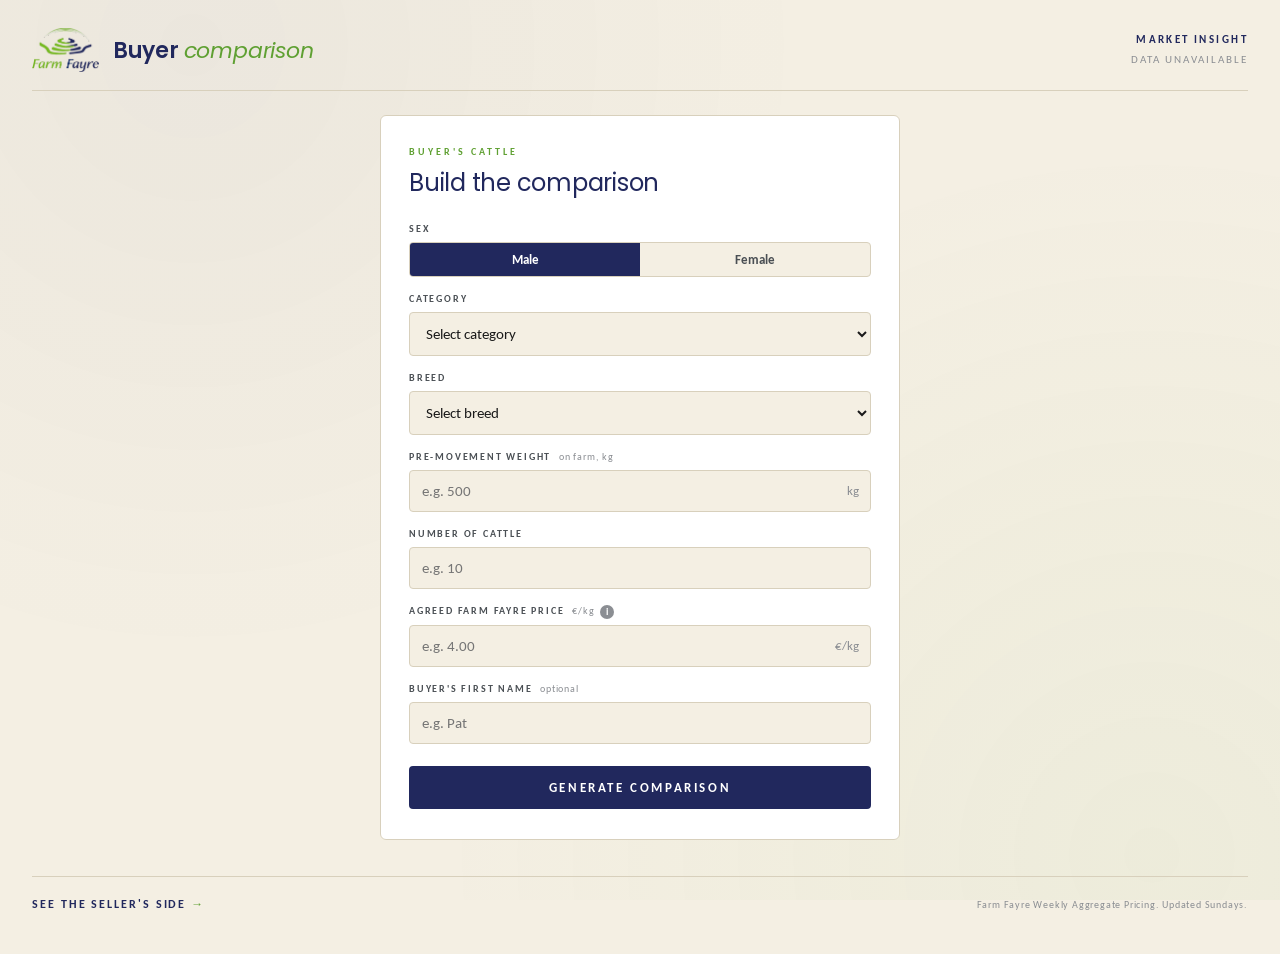
==== buyer/index.html @ b7f48e78 "Flags: show (est.) indicator on derived prices" ====
<!DOCTYPE html>
<html lang="en">
<head>
<meta charset="UTF-8">
<meta name="viewport" content="width=device-width, initial-scale=1, maximum-scale=1">
<title>Farm Fayre - Buyer Comparison</title>
<meta name="description" content="What's your true cost? Pay for what's actually delivered. Gain from day one.">

<!-- Google tag (gtag.js) -->
<script async src="https://www.googletagmanager.com/gtag/js?id=G-6TV5G0J88P"></script>
<script>
  window.dataLayer = window.dataLayer || [];
  function gtag(){dataLayer.push(arguments);}
  gtag('js', new Date());
  gtag('config', 'G-6TV5G0J88P');
  function ffTrack(name, params) {
    try { if (typeof gtag === 'function') gtag('event', name, params || {}); } catch(e) {}
  }
</script>

<link rel="stylesheet" href="/shared.css">
<script src="/html2canvas.min.js" defer></script>
<style>
  /* Hide page topbar in result view - infographic carries its own branding */
  body.view-result .topbar { display: none; }
  body.view-result .page { padding-top: 14px; }

  /* ============================================================
     FORM VIEW
     ============================================================ */
  .form-card {
    background: var(--white);
    border: 1px solid var(--rule);
    border-radius: 6px;
    padding: 28px 28px 30px;
    max-width: 520px;
    margin: 0 auto;
  }
  .form-eyebrow { font-size: 10px; letter-spacing: 0.3em; text-transform: uppercase; color: var(--brand-green-dark); font-weight: 700; margin-bottom: 6px; }
  .form-title { font-family: 'Poppins', sans-serif; font-weight: 500; font-size: 24px; color: var(--brand-blue); margin-bottom: 20px; letter-spacing: -0.01em; }
  .field { margin-bottom: 14px; }
  .field label { display: block; font-size: 10px; letter-spacing: 0.18em; text-transform: uppercase; color: var(--brand-grey); font-weight: 700; margin-bottom: 6px; }
  .field label .opt { color: var(--brand-grey-light); font-weight: 400; letter-spacing: 0.08em; text-transform: none; margin-left: 4px; }
  .field input, .field select { width: 100%; padding: 11px 12px; border: 1px solid var(--rule); border-radius: 4px; background: var(--cream); font-family: 'Carlito', sans-serif; font-size: 15px; color: var(--ink); }
  .field input:focus, .field select:focus { outline: none; border-color: var(--brand-green); }
  .field .with-suffix { position: relative; }
  .field .with-suffix input { padding-right: 38px; }
  .field .with-suffix .suffix { position: absolute; right: 12px; top: 50%; transform: translateY(-50%); font-size: 13px; color: var(--brand-grey-light); pointer-events: none; }

  /* "i" tooltip */
  .info-tip {
    display: inline-flex;
    align-items: center;
    justify-content: center;
    width: 14px;
    height: 14px;
    border-radius: 50%;
    background: var(--brand-grey-light);
    color: var(--white);
    font-family: 'Carlito', sans-serif;
    font-size: 10px;
    font-weight: 700;
    margin-left: 6px;
    cursor: help;
    position: relative;
    vertical-align: middle;
    text-transform: none;
    letter-spacing: 0;
    user-select: none;
  }
  .info-tip::after {
    content: attr(data-tip);
    position: absolute;
    bottom: calc(100% + 8px);
    left: 50%;
    transform: translateX(-50%);
    background: var(--brand-blue);
    color: var(--white);
    padding: 8px 12px;
    border-radius: 4px;
    font-family: 'Carlito', sans-serif;
    font-size: 12px;
    font-weight: 400;
    letter-spacing: 0.02em;
    text-transform: none;
    line-height: 1.4;
    width: 220px;
    text-align: center;
    z-index: 100;
    opacity: 0;
    pointer-events: none;
    transition: opacity 0.15s ease;
    box-shadow: 0 4px 14px rgba(0,0,0,0.18);
  }
  .info-tip::before {
    content: '';
    position: absolute;
    bottom: calc(100% + 2px);
    left: 50%;
    transform: translateX(-50%);
    border: 6px solid transparent;
    border-top-color: var(--brand-blue);
    z-index: 100;
    opacity: 0;
    transition: opacity 0.15s ease;
  }
  .info-tip:hover::after, .info-tip:hover::before,
  .info-tip.open::after, .info-tip.open::before { opacity: 1; }

  .sex-toggle { display: flex; margin-bottom: 14px; border: 1px solid var(--rule); border-radius: 4px; overflow: hidden; background: var(--cream); }
  .sex-toggle button { flex: 1; padding: 9px 10px; border: none; background: transparent; font-family: 'Carlito', sans-serif; font-size: 13px; font-weight: 700; color: var(--brand-grey); cursor: pointer; }
  .sex-toggle button.active { background: var(--brand-blue); color: var(--white); }
  .hint { margin-top: -6px; margin-bottom: 14px; padding: 9px 12px; background: var(--cream-deep); border-left: 3px solid var(--brand-green); border-radius: 0 4px 4px 0; font-size: 12px; color: var(--brand-grey); line-height: 1.5; min-height: 36px; }
  .hint.empty { display: none; }
  .generate-btn {
    width: 100%;
    padding: 14px 16px;
    background: var(--brand-blue);
    color: var(--white);
    border: none;
    border-radius: 4px;
    font-family: 'Carlito', sans-serif;
    font-size: 13px;
    font-weight: 700;
    letter-spacing: 0.2em;
    text-transform: uppercase;
    cursor: pointer;
    margin-top: 8px;
  }
  .generate-btn:hover { background: #2C3470; }

  /* ============================================================
     RESULT VIEW - top: small text link only
     ============================================================ */
  .result-top {
    display: flex;
    justify-content: flex-start;
    margin-bottom: 12px;
  }
  .back-link {
    background: none;
    border: none;
    color: var(--brand-grey);
    font-family: 'Carlito', sans-serif;
    font-size: 11px;
    font-weight: 500;
    letter-spacing: 0.04em;
    text-transform: none;
    padding: 2px 0;
    cursor: pointer;
    text-decoration: none;
    border-bottom: 1px solid transparent;
    transition: color 0.15s ease, border-bottom-color 0.15s ease;
  }
  .back-link:hover { color: var(--brand-blue); border-bottom-color: var(--brand-green); }

  .infographic-wrap { position: relative; max-width: 800px; margin: 0 auto; }
  .infographic-scaler { transform-origin: top left; }
  .infographic {
    width: 1080px;
    height: 1920px;
    background: var(--cream);
    color: var(--ink);
    position: relative;
    overflow: hidden;
    font-feature-settings: "tnum" 1;
  }
  .infographic::before {
    content: '';
    position: absolute;
    inset: 0;
    background-image:
      radial-gradient(circle at 18% 6%, rgba(33,40,93,0.04) 0%, transparent 45%),
      radial-gradient(circle at 88% 96%, rgba(118,188,67,0.05) 0%, transparent 50%);
    pointer-events: none;
    z-index: 0;
  }
  .ig-frame {
    position: relative;
    z-index: 1;
    padding: 46px 70px 40px;
    height: 100%;
    display: flex;
    flex-direction: column;
  }
  .ig-header { display: flex; align-items: center; justify-content: space-between; padding-bottom: 22px; border-bottom: 1px solid var(--rule); }
  .ig-header img { height: 70px; width: auto; display: block; }
  .ig-tag { text-align: right; font-size: 18px; font-weight: 700; letter-spacing: 0.24em; text-transform: uppercase; color: var(--brand-blue); line-height: 1.5; }
  .ig-tag .sub { display: block; font-weight: 400; color: var(--brand-grey-light); letter-spacing: 0.18em; margin-top: 6px; font-size: 16px; }

  .ig-head-block { margin-top: 70px; margin-bottom: 32px; }
  .ig-eyebrow { font-size: 22px; font-weight: 700; letter-spacing: 0.3em; text-transform: uppercase; color: var(--brand-green-dark); }
  .ig-h1 {
    font-family: 'Poppins', sans-serif;
    font-weight: 500;
    font-style: italic;
    font-size: 90px;
    line-height: 1.04;
    letter-spacing: -0.02em;
    color: var(--brand-blue);
    margin-top: 24px;
  }
  .ig-h1 em { font-style: italic; color: var(--brand-green-dark); font-weight: 500; }

  .ig-win-box {
    background: var(--brand-blue);
    border-left: 6px solid var(--brand-green);
    border-radius: 6px;
    padding: 38px 44px 36px;
    color: var(--white);
  }
  .ig-win-eyebrow { font-size: 15px; font-weight: 700; letter-spacing: 0.3em; text-transform: uppercase; color: var(--brand-green); margin-bottom: 14px; }
  .ig-win-statement {
    font-family: 'Poppins', sans-serif;
    font-weight: 500;
    font-size: 42px;
    line-height: 1.14;
    letter-spacing: -0.02em;
    color: var(--white);
  }
  .ig-win-statement .amount { color: var(--brand-green); font-weight: 500; font-style: italic; white-space: nowrap; }
  .ig-win-fine { margin-top: 14px; font-size: 14px; color: rgba(255,255,255,0.6); letter-spacing: 0.16em; text-transform: uppercase; font-weight: 700; }

  /* Cards */
  .ig-cards { margin-top: 28px; display: flex; flex-direction: column; gap: 14px; }
  .ig-card { position: relative; border-radius: 6px; }
  .ig-card.ff {
    background: var(--brand-blue);
    color: var(--white);
    border-left: 6px solid var(--brand-green);
    height: 360px;
    padding: 46px 42px 36px;
    display: flex;
    flex-direction: column;
    justify-content: space-between;
  }
  .ig-card.mart {
    background: var(--white);
    border: 1px solid var(--rule);
    height: 240px;
    padding: 22px 38px;
    display: flex;
    flex-direction: column;
    justify-content: space-between;
  }
  .ig-card.mart.dear { border-left: 6px solid var(--amber); }
  .ig-card.mart.upside { border-left: 6px solid var(--brand-green-dark); }

  /* === 4-WEEK TREND CHART === */
  .ig-trend {
    margin-top: 12px;
    background: var(--white);
    border: 1px solid var(--rule);
    border-left: 6px solid var(--amber);
    border-radius: 6px;
    padding: 18px 32px 18px;
    display: grid;
    grid-template-columns: 2fr 3fr;
    gap: 28px;
    align-items: center;
  }
  .ig-trend.is-hidden { display: none; }
  .ig-trend-left { display: flex; flex-direction: column; gap: 6px; }
  .ig-trend-eyebrow {
    font-size: 13px; font-weight: 700; letter-spacing: 0.3em;
    text-transform: uppercase; color: var(--amber);
  }
  .ig-trend-summary {
    font-family: 'Poppins', sans-serif;
    font-size: 38px; font-weight: 500; font-style: italic;
    letter-spacing: -0.01em; line-height: 1.05;
  }
  .ig-trend-summary.up      { color: #4D8E2D; }
  .ig-trend-summary.down    { color: #C44545; }
  .ig-trend-summary.choppy  { color: var(--amber); }
  .ig-trend-summary.steady  { color: var(--brand-blue); }
  .ig-trend-context {
    font-size: 13px; color: var(--brand-grey);
    line-height: 1.5; margin-top: 4px;
  }
  .ig-trend-chart { width: 100%; max-width: 540px; height: 118px; }
  .ig-trend-x { font-size: 11px; fill: var(--brand-grey-light); font-family: 'Carlito', sans-serif; letter-spacing: 0.04em; }
  .ig-trend-v { font-size: 12px; fill: var(--brand-blue); font-family: 'Carlito', sans-serif; font-weight: 700; }
  .ig-trend-y { font-size: 11px; fill: var(--brand-grey-light); font-family: 'Carlito', sans-serif; }

  .ig-card-top { display: grid; grid-template-columns: 1fr auto; align-items: start; gap: 24px; }
  .ig-label-top { font-size: 14px; font-weight: 700; letter-spacing: 0.3em; text-transform: uppercase; color: var(--brand-grey-light); }
  .ig-card.ff .ig-label-top { color: var(--brand-green); font-size: 15px; }

  .ig-label-main {
    font-family: 'Poppins', sans-serif;
    font-weight: 500;
    line-height: 1.08;
    margin-top: 10px;
    letter-spacing: -0.01em;
  }
  .ig-card.ff .ig-label-main { color: var(--white); font-size: 46px; }
  /* Mart label - bigger so it reads at a glance, fits one line via auto-fit JS */
  .ig-card.mart .ig-label-main {
    color: var(--ink);
    font-size: 38px;
    white-space: nowrap;
    overflow: hidden;
    text-overflow: ellipsis;
  }

  .ig-right-col { text-align: right; }
  .ig-figure { font-family: 'Poppins', sans-serif; font-weight: 500; line-height: 0.95; letter-spacing: -0.025em; font-variant-numeric: tabular-nums; white-space: nowrap; }
  .ig-card.ff .ig-figure { color: var(--white); font-size: 100px; }
  .ig-card.mart .ig-figure { color: var(--ink); font-size: 72px; }
  .ig-figure .cur { font-size: 0.50em; font-weight: 400; vertical-align: 0.20em; margin-right: 2px; opacity: 0.85; }
  .ig-figure .unit { font-family: 'Carlito', sans-serif; font-size: 0.26em; font-weight: 400; color: var(--brand-grey-light); margin-left: 4px; letter-spacing: 0.04em; }
  .ig-card.ff .ig-figure .unit { color: rgba(255,255,255,0.55); }

  .ig-sub-figure { margin-top: 8px; font-size: 16px; font-weight: 700; letter-spacing: 0.02em; font-style: italic; }
  .ig-card.mart.dear .ig-sub-figure { color: var(--amber); }
  .ig-card.mart.upside .ig-sub-figure { color: var(--brand-green-dark); }

  .ig-ff-detail { padding-top: 20px; border-top: 1px solid rgba(255,255,255,0.18); font-size: 19px; line-height: 1.55; color: rgba(255,255,255,0.82); }
  .ig-ff-detail strong { color: var(--white); font-weight: 700; }

  .ig-ff-badge {
    position: absolute;
    top: -14px;
    left: 38px;
    background: var(--brand-green);
    color: var(--brand-blue);
    font-size: 13px;
    font-weight: 800;
    letter-spacing: 0.22em;
    text-transform: uppercase;
    padding: 8px 20px;
    border-radius: 2px;
  }

  .ig-breakdown { padding-top: 14px; border-top: 1px solid var(--cream-deep); text-align: center; }
  .ig-bd-small { font-size: 15px; color: var(--brand-grey-light); letter-spacing: 0.02em; margin-bottom: 8px; }
  .ig-bd-small strong { color: var(--brand-grey); font-weight: 700; }
  .ig-bd-medium { font-size: 17px; line-height: 1.5; color: var(--brand-grey); margin-bottom: 14px; }
  .ig-bd-medium strong { color: var(--ink); font-weight: 700; }
  .ig-mart-tax { font-family: 'Poppins', sans-serif; font-style: italic; font-size: 28px; font-weight: 500; letter-spacing: -0.01em; line-height: 1; }
  .ig-card.mart.dear .ig-mart-tax { color: var(--amber); }
  .ig-card.mart.upside .ig-mart-tax { color: var(--brand-green-dark); }
  .ig-mart-tax .label { font-style: normal; font-weight: 700; letter-spacing: 0.18em; text-transform: uppercase; font-size: 0.55em; margin-right: 12px; vertical-align: 0.18em; }

  .ig-footer { margin-top: auto; padding-top: 22px; border-top: 1px solid var(--rule); }
  .ig-disclaimer { font-size: 12px; line-height: 1.6; color: var(--brand-grey-light); margin-bottom: 14px; }
  .ig-sign { display: flex; justify-content: space-between; align-items: center; }
  .ig-tagline { font-family: 'Poppins', sans-serif; font-style: italic; font-size: 22px; color: var(--brand-blue); max-width: 560px; line-height: 1.25; }
  .ig-url { font-family: 'Poppins', sans-serif; font-weight: 500; font-size: 16px; letter-spacing: 0.28em; text-transform: uppercase; color: var(--brand-blue); }

  /* ============================================================
     TRADE TALLY (page-level)
     ============================================================ */
  .trade-tally {
    margin: 32px auto 0;
    max-width: 800px;
    padding: 28px 32px 26px;
    background: var(--white);
    border: 1px solid var(--rule);
    border-top: 4px solid var(--brand-green);
    border-radius: 6px;
  }
  .tally-eyebrow { font-size: 11px; letter-spacing: 0.3em; text-transform: uppercase; color: var(--amber); font-weight: 700; margin-bottom: 6px; }
  .tally-head {
    font-family: 'Poppins', sans-serif;
    font-weight: 500;
    font-size: 22px;
    color: var(--brand-blue);
    letter-spacing: -0.01em;
    line-height: 1.2;
    margin-bottom: 20px;
  }
  .tally-row {
    display: grid;
    grid-template-columns: 1fr auto;
    column-gap: 24px;
    align-items: center;
    padding: 14px 0;
    border-bottom: 1px solid var(--cream-deep);
  }
  .tally-row:last-of-type { border-bottom: none; }
  .tally-row .lbl { display: flex; flex-direction: column; gap: 3px; }
  .tally-row .lbl-main {
    font-family: 'Carlito', sans-serif;
    font-size: 13px;
    font-weight: 700;
    letter-spacing: 0.22em;
    text-transform: uppercase;
    color: var(--ink);
  }
  .tally-row .lbl-cap { font-size: 12px; color: var(--brand-grey-light); font-style: italic; }
  .tally-row .val {
    font-family: 'Poppins', sans-serif;
    font-weight: 500;
    font-size: 28px;
    color: var(--brand-blue);
    text-align: right;
    font-variant-numeric: tabular-nums;
    letter-spacing: -0.01em;
  }
  /* Total row - prominent */
  .tally-row.total {
    border-top: 2px solid var(--brand-blue);
    border-bottom: none;
    margin-top: 8px;
    padding-top: 18px;
    padding-bottom: 6px;
  }
  .tally-row.total .lbl-main { color: var(--brand-blue); font-size: 14px; }
  .tally-row.total .lbl-cap { color: var(--brand-grey); font-style: normal; font-weight: 700; font-size: 13px; letter-spacing: 0.02em; }
  .tally-row.total .val { font-size: 38px; font-weight: 700; color: var(--brand-blue); }
  .tally-frame {
    margin-top: 18px;
    padding: 12px 16px;
    background: var(--cream-deep);
    border-left: 3px solid var(--brand-green);
    border-radius: 0 4px 4px 0;
    font-style: italic;
    color: var(--brand-blue);
    font-size: 15px;
    font-family: 'Poppins', sans-serif;
    font-weight: 400;
    line-height: 1.4;
  }
  .tally-fine { margin-top: 12px; font-size: 11px; color: var(--brand-grey-light); line-height: 1.5; }

  /* Bottom action buttons */
  .result-actions {
    margin: 28px auto 0;
    max-width: 800px;
    display: flex;
    gap: 12px;
    flex-wrap: wrap;
  }
  .result-actions button {
    flex: 1;
    min-width: 200px;
    padding: 14px 24px;
    border-radius: 4px;
    font-family: 'Carlito', sans-serif;
    font-size: 13px;
    font-weight: 700;
    letter-spacing: 0.2em;
    text-transform: uppercase;
    cursor: pointer;
    border: 1px solid var(--brand-blue);
  }
  .result-actions .secondary { background: transparent; color: var(--brand-blue); }
  .result-actions .secondary:hover { background: var(--white); }
  .result-actions .primary { background: var(--brand-blue); color: var(--white); }
  .result-actions .primary:hover { background: #2C3470; }

  @media (max-width: 720px) {
    .form-card { padding: 22px 20px 24px; }
    .trade-tally { padding: 22px 20px; }
    .tally-head { font-size: 18px; }
    .tally-row .val { font-size: 24px; }
    .result-actions button { min-width: 100%; }
    .info-tip::after { width: 180px; font-size: 11px; }
  }
</style>
</head>
<body>

<div class="page">

  <header class="topbar">
    <a href="/" class="brand" style="text-decoration:none;color:inherit">
      <img src="/logo.png" alt="Farm Fayre">
      <span class="brand-title">Buyer <em>comparison</em></span>
    </a>
    <div class="topbar-meta">
      Market Insight
      <span class="sub" id="dataWeek">Loading...</span>
    </div>
  </header>

  <!-- FORM VIEW -->
  <main id="formView">
    <div class="form-card">
      <div class="form-eyebrow">Buyer's cattle</div>
      <h2 class="form-title">Build the comparison</h2>

      <div class="field">
        <label>Sex</label>
        <div class="sex-toggle" id="sexToggle" role="tablist">
          <button type="button" class="active" data-sex="male" role="tab">Male</button>
          <button type="button" data-sex="female" role="tab">Female</button>
        </div>
      </div>

      <div class="field">
        <label for="category">Category</label>
        <select id="category"><option value="">Select category</option></select>
      </div>

      <div class="field">
        <label for="breed">Breed</label>
        <select id="breed"><option value="">Select breed</option></select>
      </div>

      <div class="field">
        <label for="weight">Pre-movement weight <span class="opt">on farm, kg</span></label>
        <div class="with-suffix">
          <input type="number" id="weight" min="50" max="1200" step="1" placeholder="e.g. 500">
          <span class="suffix">kg</span>
        </div>
      </div>

      <div id="weightHint" class="hint empty"></div>

      <div class="field">
        <label for="headCount">Number of cattle</label>
        <input type="number" id="headCount" min="1" max="500" step="1" placeholder="e.g. 10">
      </div>

      <div class="field">
        <label for="ffBid">Agreed Farm Fayre price <span class="opt">&euro;/kg</span><span class="info-tip" data-tip="This is the Farm Fayre buyer bid offer">i</span></label>
        <div class="with-suffix">
          <input type="number" id="ffBid" min="0.5" max="20" step="0.01" placeholder="e.g. 4.00">
          <span class="suffix">&euro;/kg</span>
        </div>
      </div>

      <div class="field">
        <label for="buyerName">Buyer's first name <span class="opt">optional</span></label>
        <input type="text" id="buyerName" maxlength="14" placeholder="e.g. Pat">
      </div>

      <button class="generate-btn" id="generateBtn">Generate comparison</button>
    </div>
  </main>

  <!-- RESULT VIEW -->
  <main id="resultView" style="display:none">

    <div class="result-top">
      <button class="back-link" id="backBtn">&larr; New comparison</button>
    </div>

    <div class="infographic-wrap" id="infographicWrap">
      <div class="infographic-scaler" id="infographicScaler">
        <div class="infographic" id="infographic">
          <div class="ig-frame">

            <div class="ig-header">
              <img src="/logo.png" alt="Farm Fayre">
              <div class="ig-tag">
                Market Insight &middot; Buyer view
                <span class="sub" id="igWeek"></span>
              </div>
            </div>

            <div class="ig-head-block">
              <div class="ig-eyebrow" id="igEyebrow"></div>
              <h1 class="ig-h1" id="igH1"></h1>
            </div>

            <div class="ig-win-box">
              <div class="ig-win-eyebrow">This trade</div>
              <div class="ig-win-statement" id="igWinStatement"></div>
              <div class="ig-win-fine" id="igWinFine"></div>
            </div>

            <div class="ig-cards">

              <div class="ig-card ff">
                <div class="ig-ff-badge">Pay for what's ACTUALLY delivered</div>
                <div class="ig-card-top">
                  <div>
                    <div class="ig-label-top">Farm Fayre &middot; Today</div>
                    <div class="ig-label-main">Gain from day one</div>
                  </div>
                  <div class="ig-right-col">
                    <div class="ig-figure"><span class="cur">&euro;</span><span id="igFFFigure"></span><span class="unit">/ hd</span></div>
                  </div>
                </div>
                <div class="ig-ff-detail" id="igFFDetail"></div>
              </div>

              <div class="ig-card mart" id="igMartAvgCard">
                <div class="ig-card-top">
                  <div>
                    <div class="ig-label-top">An average day at the mart</div>
                    <div class="ig-label-main" id="igMartAvgMainLabel">Mart - Average day</div>
                  </div>
                  <div class="ig-right-col">
                    <div class="ig-figure"><span class="cur">&euro;</span><span id="igMartAvgFigure"></span><span class="unit">/ hd</span></div>
                    <div class="ig-sub-figure" id="igMartAvgSub"></div>
                  </div>
                </div>
                <div class="ig-breakdown">
                  <div class="ig-bd-small" id="igMartAvgMath"></div>
                  <div class="ig-bd-medium" id="igMartAvgBreakdown"></div>
                  <div class="ig-mart-tax"><span class="label" id="igMartAvgTaxLabel">Mart Tax</span>&euro;<span id="igMartAvgTaxAmount"></span> / hd</div>
                </div>
              </div>

              <div class="ig-card mart" id="igMartGoodCard">
                <div class="ig-card-top">
                  <div>
                    <div class="ig-label-top">Even on your best mart day</div>
                    <div class="ig-label-main" id="igMartGoodMainLabel">Mart - Good day</div>
                  </div>
                  <div class="ig-right-col">
                    <div class="ig-figure"><span class="cur">&euro;</span><span id="igMartGoodFigure"></span><span class="unit">/ hd</span></div>
                    <div class="ig-sub-figure" id="igMartGoodSub"></div>
                  </div>
                </div>
                <div class="ig-breakdown">
                  <div class="ig-bd-small" id="igMartGoodMath"></div>
                  <div class="ig-bd-medium" id="igMartGoodBreakdown"></div>
                  <div class="ig-mart-tax"><span class="label" id="igMartGoodTaxLabel">Mart Tax</span>&euro;<span id="igMartGoodTaxAmount"></span> / hd</div>
                </div>
              </div>

            </div>

            <!-- 4-WEEK TREND -->
            <div class="ig-trend is-hidden" id="igTrend">
              <div class="ig-trend-left">
                <div class="ig-trend-eyebrow">4-week price trend</div>
                <div class="ig-trend-summary" id="igTrendSummary"></div>
                <div class="ig-trend-context" id="igTrendContext"></div>
              </div>
              <div id="igTrendChart"></div>
            </div>

            <div class="ig-footer">
              <div class="ig-disclaimer">
                * <strong>"Buying cost"</strong> is the value cost of going to the mart and/or paying an agent to purchase for you (without the transparency).
                ** <strong>"Weight debt recovery"</strong> is the real-world cost of delayed recovery to pre-movement weight.
                *** 0.31kg/day differential drawn from independent third party verified data. Methodology available on request. Price comparison only; cattle quality, breeding, and trace history not factored. Figures exclude mortality, antibiotic spend, and biosecurity risk - which add &euro;70-150/head when they hit.
              </div>
              <div class="ig-sign">
                <div class="ig-tagline">Value beats price every time. Cattle thrive from delivery with Farm Fayre.</div>
                <div class="ig-url">farmfayre.com</div>
              </div>
            </div>

          </div>
        </div>
      </div>
    </div>

    <!-- TRADE TALLY -->
    <div class="trade-tally" id="tradeTally">
      <div class="tally-eyebrow">The Mart Tax</div>
      <div class="tally-head">What does this trade cost the people who did the actual work?</div>
      <div id="tallyBody"></div>
      <div class="tally-frame">Farm Fayre returns this to the people doing the work.</div>
      <div class="tally-fine">Scenarios labeled per row. Does not include commission, biosecurity, transport, or the risk and cost of bringing cattle to mart with no bid guaranteed.</div>
    </div>

    <div class="result-actions">
      <button class="secondary" id="backBtnBottom">&larr; New comparison</button>
      <button class="primary" id="downloadBtn">&darr; Download image</button>
    </div>

  </main>

  <footer class="footer-line">
    <a href="/seller/" class="other-side" data-ff-other-side="seller">See the seller's side</a>
    <span class="footer-attr">Farm Fayre Weekly Aggregate Pricing. Updated Sundays.</span>
  </footer>

</div>

<script>
// =============================================================================
// Farm Fayre Buyer Calculator - v4
// =============================================================================

let MARKET = null;
let lastResult = null;
let selectedSex = 'male';
let formStartedFired = false;

function trackFormStarted() {
  if (formStartedFired) return;
  formStartedFired = true;
  ffTrack('form_started', { side: 'buyer' });
}

// Breed and category allowlists
const TOP_BREEDS_ALL = ['AA','AAX','BB','BBX','CH','CHX','FR','FRX','HE','HEX','LM','LMX','SI','SIX'];
const TOP_BREEDS_COWS = TOP_BREEDS_ALL.filter(b => b !== 'BB' && b !== 'CH');

// Resilient category filter: substring-based so it survives scraper terminology changes.
// Excludes weanling, suckler, calves universally. Includes the right adult categories per sex.
function isAllowedCategory(side, key, label) {
  const text = ((key || '') + ' ' + (label || '')).toLowerCase();
  if (text.includes('weanling')) return false;
  if (text.includes('suckler'))  return false;
  if (text.includes('calf') || text.includes('calves')) return false;
  if (side === 'male')   return text.includes('bullock') || text.includes('steer') || text.includes('bull');
  if (side === 'female') return text.includes('heifer')  || text.includes('cow');
  return false;
}

function isCowCategory(catKey) { return catKey && catKey.toLowerCase().includes('cow'); }
function allowedBreedsForCategory(catKey) { return isCowCategory(catKey) ? TOP_BREEDS_COWS : TOP_BREEDS_ALL; }

function formatMoney(n) {
  if (n === null || n === undefined || isNaN(n)) return '0';
  return Math.round(n).toLocaleString('en-IE');
}
function fmtPriceKg(n) { return n.toFixed(2); }
function getFlagHint(cat, breed, bandName) {
  if (!MARKET || !MARKET.flags) return '';
  var bands = bandName.indexOf('&') >= 0 ? bandName.split(' & ') : [bandName];
  for (var i = 0; i < bands.length; i++) {
    var key = selectedSex + '/' + cat + '/' + breed + '/' + bands[i].trim();
    var f = MARKET.flags[key];
    if (f === 'DERIVED') return ' (est.)';
    if (f === 'FLAGGED') return ' \u26A0';
  }
  return '';
}

function fmtSaturdayWeekEnd(dateStr) {
  // Find the most recent Saturday on or before the JSON date, regardless of
  // whether week_ending stores Sat/Sun/Mon. JS Date.getDay(): Sun=0, Sat=6.
  // daysToSubtract = (dayOfWeek + 1) % 7  →  Sat:0, Sun:1, Mon:2, Tue:3 ...
  const d = new Date(dateStr);
  const daysBack = (d.getDay() + 1) % 7;
  const saturday = new Date(d);
  saturday.setDate(d.getDate() - daysBack);
  const months = ['Jan','Feb','Mar','Apr','May','Jun','Jul','Aug','Sep','Oct','Nov','Dec'];
  return saturday.getDate() + ' ' + months[saturday.getMonth()] + ' ' + saturday.getFullYear();
}

(async function init() {
  try {
    const r = await (async () => { for (let i=0;i<2;i++){ try { const x = await fetch('/api/prices'); if (x.ok) return x; } catch(e){} await new Promise(s=>setTimeout(s,400)); } throw new Error('fetch failed'); })();
    if (!r.ok) throw new Error('fetch failed');
    MARKET = await r.json();
    document.getElementById('dataWeek').textContent = 'Week ending ' + fmtSaturdayWeekEnd(MARKET.week_ending);
    populateCategories();
  } catch (e) {
    document.getElementById('dataWeek').textContent = 'Data unavailable';
  }
})();

// Info tooltip - tap support for mobile
document.querySelectorAll('.info-tip').forEach(t => {
  t.addEventListener('click', e => {
    e.stopPropagation();
    document.querySelectorAll('.info-tip.open').forEach(other => { if (other !== t) other.classList.remove('open'); });
    const wasOpen = t.classList.contains('open');
    t.classList.toggle('open');
    if (!wasOpen) ffTrack('info_tip_opened', { side: 'buyer', tip: 'ff_bid' });
  });
});
document.addEventListener('click', () => {
  document.querySelectorAll('.info-tip.open').forEach(t => t.classList.remove('open'));
});

document.getElementById('sexToggle').addEventListener('click', e => {
  if (e.target.tagName !== 'BUTTON') return;
  trackFormStarted();
  document.querySelectorAll('#sexToggle button').forEach(b => b.classList.remove('active'));
  e.target.classList.add('active');
  selectedSex = e.target.dataset.sex;
  populateCategories();
});

function populateCategories() {
  if (!MARKET) return;
  const catSel = document.getElementById('category');
  catSel.innerHTML = '<option value="">Select category</option>';
  const subs = MARKET.categories[selectedSex]?.subcategories || {};
  Object.entries(subs).forEach(([key, sub]) => {
    if (!isAllowedCategory(selectedSex, key, sub.label)) return;
    const o = document.createElement('option');
    o.value = key;
    o.textContent = sub.label;
    catSel.appendChild(o);
  });
  document.getElementById('breed').innerHTML = '<option value="">Select breed</option>';
}

document.getElementById('category').addEventListener('change', e => {
  trackFormStarted();
  const cat = e.target.value;
  const breedSel = document.getElementById('breed');
  breedSel.innerHTML = '<option value="">Select breed</option>';
  if (!cat) return;
  const breeds = MARKET.categories[selectedSex].subcategories[cat]?.breeds || {};
  const allowed = allowedBreedsForCategory(cat);
  Object.keys(breeds).filter(b => allowed.includes(b)).sort().forEach(b => {
    const o = document.createElement('option');
    o.value = b;
    o.textContent = b + (MARKET.breed_names && MARKET.breed_names[b] ? ' - ' + MARKET.breed_names[b] : '');
    breedSel.appendChild(o);
  });
  updateHint();
});
document.getElementById('breed').addEventListener('change', updateHint);
document.getElementById('weight').addEventListener('input', () => { trackFormStarted(); updateHint(); });
document.getElementById('headCount').addEventListener('input', trackFormStarted);
document.getElementById('ffBid').addEventListener('input', trackFormStarted);
document.getElementById('buyerName').addEventListener('input', trackFormStarted);

function findBandPrice(breedBands, weight) {
  const bands = Object.keys(breedBands);
  if (!bands.length) return null;
  let parsed = bands.map(b => {
    const [lo, hi] = b.split('-').map(Number);
    return { band: b, lo, hi, mid: (lo + hi) / 2 };
  }).sort((a, b) => a.lo - b.lo);
  const inside = parsed.find(p => weight >= p.lo && weight < p.hi);
  if (!inside) {
    const nearest = weight < parsed[0].lo ? parsed[0] : parsed[parsed.length - 1];
    const prices = breedBands[nearest.band];
    const current = prices && prices[prices.length - 1];
    return { mean: current, bandName: nearest.band, blended: false };
  }
  const lowDist = weight - inside.lo;
  const highDist = inside.hi - weight;
  const minDist = Math.min(lowDist, highDist);
  const bandWidth = inside.hi - inside.lo;
  const closeToBoundary = (minDist / bandWidth) < 0.05;
  const insidePrices = breedBands[inside.band];
  const insideCurrent = insidePrices && insidePrices[insidePrices.length - 1];
  if (!closeToBoundary) return { mean: insideCurrent, bandName: inside.band, blended: false };
  let adjacent = null;
  if (lowDist < highDist) adjacent = parsed.find(p => p.hi === inside.lo);
  else adjacent = parsed.find(p => p.lo === inside.hi);
  if (!adjacent) return { mean: insideCurrent, bandName: inside.band, blended: false };
  const adjPrices = breedBands[adjacent.band];
  const adjCurrent = adjPrices && adjPrices[adjPrices.length - 1];
  if (adjCurrent == null) return { mean: insideCurrent, bandName: inside.band, blended: false };
  if (insideCurrent == null) return { mean: adjCurrent, bandName: adjacent.band, blended: false };
  return { mean: (insideCurrent + adjCurrent) / 2, bandName: inside.band + ' & ' + adjacent.band, blended: true };
}

function updateHint() {
  const cat = document.getElementById('category').value;
  const breed = document.getElementById('breed').value;
  const weight = parseFloat(document.getElementById('weight').value);
  const hint = document.getElementById('weightHint');
  if (!cat || !breed || !weight || weight < 50 || !MARKET) { hint.classList.add('empty'); return; }
  const breedBands = MARKET.categories[selectedSex].subcategories[cat].breeds[breed];
  if (!breedBands) { hint.classList.add('empty'); return; }
  const result = findBandPrice(breedBands, weight);
  if (!result || result.mean == null) {
    hint.classList.remove('empty');
    hint.textContent = 'No mart data available for this breed x weight';
    return;
  }
  hint.classList.remove('empty');
  hint.textContent = 'National Breed Average: \u20AC' + fmtPriceKg(result.mean) + '/kg.' + getFlagHint(cat, breed, result.bandName);
}

// ---- 4-WEEK TREND CHART ----
function fillTrend(raw) {
  const p = raw.slice();
  const knownCount = p.filter(x => x != null && !isNaN(x)).length;
  if (knownCount < 2) return null;
  if (p[3] == null || isNaN(p[3])) return null;
  for (let pass = 0; pass < 5; pass++) {
    if (p[2] == null && p[1] != null && p[3] != null) p[2] = (p[1] + p[3]) / 2;
    if (p[1] == null && p[0] != null && p[2] != null) p[1] = (p[0] + p[2]) / 2;
    if (p[0] == null && p[1] != null) p[0] = p[1];
    if (p[1] == null && p[2] != null && p[3] != null) p[1] = p[2] - (p[3] - p[2]);
    if (p[2] == null && p[0] != null && p[3] != null) {
      p[2] = p[0] + (p[3] - p[0]) * 2/3;
      if (p[1] == null) p[1] = p[0] + (p[3] - p[0]) * 1/3;
    }
    if (p.every(x => x != null)) break;
  }
  if (!p.every(x => x != null)) return null;
  let firstKnownIdx = 3;
  for (let i = 0; i < 4; i++) if (raw[i] != null && !isNaN(raw[i])) { firstKnownIdx = i; break; }
  return { filled: p, firstKnownIdx };
}

function trendLabel(filled) {
  const range = Math.max.apply(null, filled) - Math.min.apply(null, filled);
  if (range < 0.05) return { label: 'Steady', cls: 'steady' };
  const segs = [filled[1]-filled[0], filled[2]-filled[1], filled[3]-filled[2]];
  const realSegs = segs.filter(s => Math.abs(s) > 0.005);
  if (realSegs.length === 0) return { label: 'Steady', cls: 'steady' };
  if (realSegs.every(s => s > 0)) return { label: 'Trending up', cls: 'up' };
  if (realSegs.every(s => s < 0)) return { label: 'Trending down', cls: 'down' };
  return { label: 'Volatile', cls: 'choppy' };
}

function getBandTrendPrices(breedBands, weight) {
  const bands = Object.keys(breedBands || {});
  if (!bands.length) return null;
  const parsed = bands.map(b => {
    const [lo, hi] = b.split('-').map(Number);
    return { band: b, lo, hi };
  }).sort((a, b) => a.lo - b.lo);
  let inside = parsed.find(p => weight >= p.lo && weight < p.hi);
  if (!inside) inside = weight < parsed[0].lo ? parsed[0] : parsed[parsed.length - 1];
  const prices = breedBands[inside.band];
  if (!Array.isArray(prices) || prices.length < 4) return null;
  return { bandName: inside.band, prices: prices.slice(-4) };
}

function shiftToSaturday(dateStr) {
  const d = new Date(dateStr);
  const daysBack = (d.getDay() + 1) % 7;
  d.setDate(d.getDate() - daysBack);
  return d;
}
function getTrendDates(market) {
  let raw;
  if (Array.isArray(market.weeks) && market.weeks.length >= 4) {
    raw = market.weeks.slice(-4);
  } else {
    const end = new Date(market.week_ending);
    raw = [];
    for (let i = 3; i >= 0; i--) {
      const d = new Date(end); d.setDate(end.getDate() - i * 7);
      raw.push(d.toISOString().slice(0,10));
    }
  }
  return raw.map(shiftToSaturday);
}

function fmtShortDate(d) {
  const months = ['Jan','Feb','Mar','Apr','May','Jun','Jul','Aug','Sep','Oct','Nov','Dec'];
  return d.getDate() + ' ' + months[d.getMonth()];
}

function buildTrendChartSVG(filled, dates) {
  const W = 540, H = 118;
  const X_LEFT = 60, X_RIGHT = 520;
  const Y_TOP = 22, Y_BOTTOM = 88;
  const EPS = 0.005;
  const COL_UP = '#4D8E2D', COL_DOWN = '#C44545', COL_FLAT = '#8C92A3', COL_NEUTRAL = '#21285D';

  const dMin = Math.min.apply(null, filled), dMax = Math.max.apply(null, filled);
  let step = 0.25;
  const range = dMax - dMin;
  if (range > 1.0) step = 0.50;
  if (range > 2.5) step = 1.00;
  let yMin = Math.floor((dMin - 0.05) / step) * step;
  let yMax = Math.ceil((dMax + 0.05) / step) * step;
  if (yMax - yMin < step * 2) { yMin -= step; yMax += step; }
  const yMid = (yMin + yMax) / 2;

  const priceToY = price => Y_TOP + (yMax - price) / (yMax - yMin) * (Y_BOTTOM - Y_TOP);
  const xs = [0,1,2,3].map(i => X_LEFT + (X_RIGHT - X_LEFT) * i / 3);
  const fmtP = v => '\u20AC' + v.toFixed(2);

  let svg = `<svg class="ig-trend-chart" viewBox="0 0 ${W} ${H}" preserveAspectRatio="xMidYMid meet" xmlns="http://www.w3.org/2000/svg">`;
  svg += `<line x1="${X_LEFT-12}" y1="${Y_TOP}" x2="${X_RIGHT+10}" y2="${Y_TOP}" stroke="#EAE3D2" stroke-width="1"/>`;
  svg += `<line x1="${X_LEFT-12}" y1="${(Y_TOP+Y_BOTTOM)/2}" x2="${X_RIGHT+10}" y2="${(Y_TOP+Y_BOTTOM)/2}" stroke="#EAE3D2" stroke-width="1"/>`;
  svg += `<line x1="${X_LEFT-12}" y1="${Y_BOTTOM}" x2="${X_RIGHT+10}" y2="${Y_BOTTOM}" stroke="#EAE3D2" stroke-width="1"/>`;
  svg += `<text class="ig-trend-y" x="${X_LEFT-17}" y="${Y_TOP+4}" text-anchor="end">${fmtP(yMax)}</text>`;
  svg += `<text class="ig-trend-y" x="${X_LEFT-17}" y="${(Y_TOP+Y_BOTTOM)/2+4}" text-anchor="end">${fmtP(yMid)}</text>`;
  svg += `<text class="ig-trend-y" x="${X_LEFT-17}" y="${Y_BOTTOM+4}" text-anchor="end">${fmtP(yMin)}</text>`;

  for (let i = 0; i < 3; i++) {
    const x1 = xs[i], y1 = priceToY(filled[i]);
    const x2 = xs[i+1], y2 = priceToY(filled[i+1]);
    const diff = filled[i+1] - filled[i];
    let color = COL_FLAT;
    if (diff > EPS) color = COL_UP;
    else if (diff < -EPS) color = COL_DOWN;
    svg += `<line x1="${x1.toFixed(1)}" y1="${y1.toFixed(1)}" x2="${x2.toFixed(1)}" y2="${y2.toFixed(1)}" stroke="${color}" stroke-width="3" stroke-linecap="round"/>`;
  }
  for (let i = 0; i < 4; i++) {
    const cx = xs[i], cy = priceToY(filled[i]);
    let stroke = COL_NEUTRAL;
    if (i > 0) {
      const diff = filled[i] - filled[i-1];
      if (diff > EPS) stroke = COL_UP;
      else if (diff < -EPS) stroke = COL_DOWN;
      else stroke = COL_FLAT;
    }
    svg += `<circle cx="${cx.toFixed(1)}" cy="${cy.toFixed(1)}" r="5" fill="#FFFFFF" stroke="${stroke}" stroke-width="2.5"/>`;
    const valueY = cy < Y_TOP + 14 ? cy + 17 : cy - 9;
    svg += `<text class="ig-trend-v" x="${cx.toFixed(1)}" y="${valueY.toFixed(1)}" text-anchor="middle">${fmtP(filled[i])}</text>`;
    svg += `<text class="ig-trend-x" x="${cx.toFixed(1)}" y="${H - 6}" text-anchor="middle">${fmtShortDate(dates[i])}</text>`;
  }
  svg += '</svg>';
  return svg;
}

function renderTrendSection(breedBands, weight, breedLabel, catLabel) {
  const trendEl = document.getElementById('igTrend');
  trendEl.classList.add('is-hidden');
  if (!MARKET || !breedBands) return;
  const bandData = getBandTrendPrices(breedBands, weight);
  if (!bandData) return;
  const fill = fillTrend(bandData.prices);
  if (!fill) return;
  const dates = getTrendDates(MARKET);
  if (!dates || dates.length < 4) return;
  const lbl = trendLabel(fill.filled);

  const summaryEl = document.getElementById('igTrendSummary');
  summaryEl.textContent = lbl.label;
  summaryEl.className = 'ig-trend-summary ' + lbl.cls;
  document.getElementById('igTrendContext').textContent =
    breedLabel + ' ' + catLabel + ' ' + bandData.bandName + 'kg \u00B7 National mart pricing \u00B7 \u20AC/kg';
  document.getElementById('igTrendChart').innerHTML = buildTrendChartSVG(fill.filled, dates);
  trendEl.classList.remove('is-hidden');
}

// ---- TRADE MATH ----
function analyzeTrade(W, mean, ffBid, N) {
  const closeWeight = W * 0.975;
  const ringWeight  = W * 0.9375;
  const ffPerHead   = closeWeight * ffBid;

  const martSellerAvg    = ringWeight * mean;
  const martSellerTop    = ringWeight * mean * 1.05;
  const martSellerBottom = ringWeight * mean * 0.95;

  const phantomGood = W * 0.0075 * mean;
  const phantomAvg  = W * 0.0175 * mean;
  const agent = 20;
  const foregone = 0.31 * 70 * mean * Math.min(1, W / 500);
  const martBuyerGood = ringWeight * mean + phantomGood + agent + foregone;
  const martBuyerAvg  = ringWeight * mean + phantomAvg  + agent + foregone;

  const sellerAvgDelta    = ffPerHead - martSellerAvg;
  const sellerBottomDelta = ffPerHead - martSellerBottom;
  const buyerGoodDelta    = martBuyerGood - ffPerHead;
  const buyerAvgDelta     = martBuyerAvg  - ffPerHead;

  // Landed weights for buyer card breakdown
  const landedGoodKg = Math.round(W * 0.93);
  const landedAvgKg  = Math.round(W * 0.92);

  return {
    W, mean, ffBid, N,
    closeWeight, ringWeight,
    ffPerHead,
    martSellerAvg, martSellerTop, martSellerBottom,
    martBuyerGood, martBuyerAvg,
    phantomGood, phantomAvg, agent, foregone,
    landedGoodKg, landedAvgKg,
    sellerAvgDelta, sellerBottomDelta, buyerGoodDelta, buyerAvgDelta,
    sellerAvgLoss:    sellerAvgDelta    * N,
    sellerBottomLoss: sellerBottomDelta * N,
    buyerGoodCost:    buyerGoodDelta    * N,
    buyerAvgCost:     buyerAvgDelta     * N,
    ffTotal:          ffPerHead         * N,
    martBuyerGoodTotal: martBuyerGood   * N,
    martBuyerAvgTotal:  martBuyerAvg    * N,
  };
}

// ---- TALLY SCENARIO PICKER ----
function pickTallyScenarios(a) {
  // Edge 1: FF below mart avg for seller (Redmond case)
  if (a.sellerAvgLoss <= 0) {
    return {
      seller: { label: "Seller's downside avoided", value: a.sellerBottomLoss, caption: "If the trade tanks at the mart" },
      buyer:  { label: "Buyer's cost", value: a.buyerGoodCost, caption: "Even on a good day at the mart" }
    };
  }
  // Edge 2: combined too high (very heavy expensive cattle)
  const combinedPerHead = (a.sellerAvgLoss + a.buyerAvgCost) / a.N;
  if (combinedPerHead > 200) {
    return {
      seller: { label: "Seller's loss", value: a.sellerAvgLoss, caption: "Assuming average mart price" },
      buyer:  { label: "Buyer's cost", value: a.buyerGoodCost, caption: "Even on a good day at the mart" }
    };
  }
  // Default
  return {
    seller: { label: "Seller's loss", value: a.sellerAvgLoss, caption: "Assuming average mart price" },
    buyer:  { label: "Buyer's cost", value: a.buyerAvgCost,  caption: "On a bad day at the mart" }
  };
}

// Canvas-based text measurement - reliable, no layout timing issues
function _getCanvasCtx() {
  if (!_getCanvasCtx.ctx) {
    _getCanvasCtx.canvas = document.createElement('canvas');
    _getCanvasCtx.ctx = _getCanvasCtx.canvas.getContext('2d');
  }
  return _getCanvasCtx.ctx;
}

function fitHeadline(elem, maxWidth, baseSize, minSize) {
  const text = elem.textContent;
  const ctx = _getCanvasCtx();
  let size = baseSize;
  while (size > minSize) {
    ctx.font = `italic 500 ${size}px "Poppins", "Helvetica", "Arial", sans-serif`;
    if (ctx.measureText(text).width <= maxWidth) break;
    size -= 2;
  }
  elem.style.fontSize = size + 'px';
  elem.style.whiteSpace = 'nowrap';
}

async function fitHeadlineWhenReady(elem, maxWidth, baseSize, minSize) {
  try {
    if (document.fonts && document.fonts.load) {
      await document.fonts.load(`italic 500 ${baseSize}px "Poppins"`);
    }
  } catch (e) {}
  fitHeadline(elem, maxWidth, baseSize, minSize);
}

function fitOneLine(elem, maxWidth, baseSize, minSize) {
  const text = elem.textContent;
  const ctx = _getCanvasCtx();
  let size = baseSize;
  while (size > minSize) {
    ctx.font = `500 ${size}px "Poppins", "Helvetica", "Arial", sans-serif`;
    if (ctx.measureText(text).width <= maxWidth) break;
    size -= 1;
  }
  elem.style.fontSize = size + 'px';
}

// ---- View switching ----
function showResultView() {
  document.getElementById('formView').style.display = 'none';
  document.getElementById('resultView').style.display = 'block';
  document.body.classList.add('view-result');
  window.scrollTo(0, 0);
  if (location.hash !== '#result') history.pushState({view:'result'}, '', '#result');
}
function showFormView() {
  document.getElementById('resultView').style.display = 'none';
  document.getElementById('formView').style.display = 'block';
  document.body.classList.remove('view-result');
  window.scrollTo(0, 0);
  if (location.hash === '#result') history.pushState({view:'form'}, '', window.location.pathname);
}
window.addEventListener('popstate', () => {
  if (location.hash === '#result' && lastResult) {
    document.getElementById('formView').style.display = 'none';
    document.getElementById('resultView').style.display = 'block';
    document.body.classList.add('view-result');
  } else {
    document.getElementById('resultView').style.display = 'none';
    document.getElementById('formView').style.display = 'block';
    document.body.classList.remove('view-result');
  }
});
document.getElementById('backBtn').addEventListener('click', () => {
  ffTrack('new_comparison_clicked', { side: 'buyer', location: 'top' });
  showFormView();
});
document.getElementById('backBtnBottom').addEventListener('click', () => {
  ffTrack('new_comparison_clicked', { side: 'buyer', location: 'bottom' });
  showFormView();
});

// ---- Generate ----
document.getElementById('generateBtn').addEventListener('click', () => {
  const cat = document.getElementById('category').value;
  const breed = document.getElementById('breed').value;
  const weight = parseFloat(document.getElementById('weight').value);
  const headCount = parseInt(document.getElementById('headCount').value, 10);
  const ffBid = parseFloat(document.getElementById('ffBid').value);
  const buyerName = (document.getElementById('buyerName').value || '').trim();

  if (!cat) return alert('Pick a category.');
  if (!breed) return alert('Pick a breed.');
  if (!weight || weight < 50 || weight > 1200) return alert('Enter a valid pre-movement weight (50-1200kg).');
  if (!headCount || headCount < 1) return alert('Enter the number of cattle.');
  if (!ffBid || ffBid < 0.5) return alert('Enter the agreed Farm Fayre price in \u20AC/kg.');

  const breedBands = MARKET.categories[selectedSex].subcategories[cat].breeds[breed];
  const lookup = findBandPrice(breedBands, weight);
  window._ff_flag = lookup ? getFlagHint(cat, breed, lookup.bandName) : '';
  if (!lookup || lookup.mean == null) return alert('No mart data available for this breed x weight.');

  const a = analyzeTrade(weight, lookup.mean, ffBid, headCount);
  const mean = lookup.mean;

  const subLabel = MARKET.categories[selectedSex].subcategories[cat].label;
  const singularSub = subLabel.replace(/s$/, '');
  const subDisplay = headCount === 1 ? singularSub : subLabel;
  const subDisplayUpper = subDisplay.toUpperCase();

  lastResult = { input: { selectedSex, cat, breed, weight, headCount, ffBid, buyerName, subLabel }, mean, ...a };

  document.getElementById('igWeek').textContent = 'Week ending ' + fmtSaturdayWeekEnd(MARKET.week_ending);
  document.getElementById('igEyebrow').textContent = headCount + ' HEAD \u00B7 ' + breed + ' ' + subDisplayUpper + ' \u00B7 ' + weight + 'KG ON FARM';

  const h1 = document.getElementById('igH1');
  if (buyerName) {
    h1.innerHTML = "What's <em>" + escapeHTML(buyerName) + "'s</em> true cost?";
  } else {
    h1.innerHTML = "What's the <em>true cost?</em>";
  }
  fitHeadlineWhenReady(h1, 940, 80, 50);

  // Win Box - conditional
  const lowSave  = a.buyerGoodCost;
  const highSave = a.buyerAvgCost;
  let winStatement, winFine;
  if (lowSave > 0 && highSave > 0) {
    winStatement = 'Farm Fayre delivers extra value of <span class="amount">\u20AC' + formatMoney(lowSave) + ' - \u20AC' + formatMoney(highSave) + '</span> cash in your pocket.';
    winFine = 'Across ' + headCount + ' head \u00B7 vs typical mart trade';
  } else if (highSave > 0) {
    winStatement = 'Farm Fayre delivers up to <span class="amount">\u20AC' + formatMoney(highSave) + '</span> in savings on a bad mart day.';
    winFine = 'Across ' + headCount + ' head \u00B7 vs an average mart day';
  } else {
    winStatement = 'Farm Fayre removes the <span class="amount">gambling</span>. Be sure of what you\'re getting rather than rolling the dice on the trip to the mart.';
    winFine = 'Across ' + headCount + ' head \u00B7 The mart trade has more upside this week';
  }
  document.getElementById('igWinStatement').innerHTML = winStatement;
  document.getElementById('igWinFine').textContent = winFine;

  // FF Card
  document.getElementById('igFFFigure').textContent = formatMoney(a.ffPerHead);
  document.getElementById('igFFDetail').innerHTML =
    '<strong>' + a.closeWeight.toFixed(0) + 'kg pay-weight x \u20AC' + fmtPriceKg(ffBid) + '/kg.</strong> ' +
    'Cattle spring back to pre-movement weight within days. Performing from day one. No agent. *No recovery debt.';

  // Mart cards
  renderMartCard({
    cardId: 'igMartAvgCard',
    mainLabelId: 'igMartAvgMainLabel', mainLabel: 'Mart - Average day',
    figureId: 'igMartAvgFigure', subId: 'igMartAvgSub',
    mathId: 'igMartAvgMath', breakdownId: 'igMartAvgBreakdown',
    taxLabelId: 'igMartAvgTaxLabel', taxAmountId: 'igMartAvgTaxAmount',
    perHead: a.martBuyerAvg, taxPerHead: a.buyerAvgDelta,
    ringKg: a.ringWeight, mean: mean,
    landedKg: a.landedAvgKg, phantom: a.phantomAvg,
    agent: a.agent, foregone: a.foregone
  });
  renderMartCard({
    cardId: 'igMartGoodCard',
    mainLabelId: 'igMartGoodMainLabel', mainLabel: 'Mart - Good day',
    figureId: 'igMartGoodFigure', subId: 'igMartGoodSub',
    mathId: 'igMartGoodMath', breakdownId: 'igMartGoodBreakdown',
    taxLabelId: 'igMartGoodTaxLabel', taxAmountId: 'igMartGoodTaxAmount',
    perHead: a.martBuyerGood, taxPerHead: a.buyerGoodDelta,
    ringKg: a.ringWeight, mean: mean,
    landedKg: a.landedGoodKg, phantom: a.phantomGood,
    agent: a.agent, foregone: a.foregone
  });

  // 4-week trend chart
  renderTrendSection(breedBands, weight, breed, subDisplay);

  // Trade Tally - adaptive scenarios
  renderTally(a);

  // Determine scenario fired (mirrors pickTallyScenarios logic)
  let scenarioUsed = 'default_avg_avg';
  if (a.sellerAvgLoss <= 0) scenarioUsed = 'edge1_redmond_bottom_good';
  else if (((a.sellerAvgLoss + a.buyerAvgCost) / a.N) > 200) scenarioUsed = 'edge2_extreme_avg_good';

  const scenarios = pickTallyScenarios(a);
  const tallyTotal = scenarios.seller.value + Math.max(0, scenarios.buyer.value);
  const tallyPerHead = tallyTotal / a.N;

  let ffVsMarket = 'at';
  if (ffBid > mean * 1.005) ffVsMarket = 'above';
  else if (ffBid < mean * 0.995) ffVsMarket = 'below';

  ffTrack('comparison_generated', {
    side: 'buyer',
    sex: selectedSex,
    category: cat,
    breed: breed,
    weight_kg: weight,
    head_count: headCount,
    ff_bid_eur_per_kg: ffBid,
    market_avg_eur_per_kg: Math.round(mean * 100) / 100,
    ff_vs_market: ffVsMarket,
    scenario_used: scenarioUsed,
    mart_tax_total_eur: Math.round(tallyTotal),
    mart_tax_per_head_eur: Math.round(tallyPerHead),
    has_name: !!buyerName
  });

  showResultView();
  scaleInfographic();
});

function renderMartCard(o) {
  const labelElem = document.getElementById(o.mainLabelId);
  labelElem.textContent = o.mainLabel;
  // Fit to one line, available width is roughly 580px after figure column
  fitOneLine(labelElem, 580, 38, 22);

  document.getElementById(o.figureId).textContent = formatMoney(o.perHead);
  document.getElementById(o.mathId).innerHTML =
    o.ringKg.toFixed(0) + 'kg ring x \u20AC' + fmtPriceKg(o.mean) + '/kg' + (window._ff_flag || '') + ' headline';
  document.getElementById(o.breakdownId).innerHTML =
    'Lands at <strong>' + o.landedKg + 'kg</strong> = <strong>\u20AC' + formatMoney(o.phantom) +
    '</strong> not in your yard \u00B7 *<strong>\u20AC' + o.agent + '</strong> buying cost \u00B7 **<strong>\u20AC' +
    formatMoney(o.foregone) + '</strong> weight debt recovery';

  const card = document.getElementById(o.cardId);
  card.classList.remove('dear', 'upside');
  if (o.taxPerHead > 0) {
    card.classList.add('dear');
    document.getElementById(o.subId).textContent = 'Real cost above Farm Fayre +\u20AC' + formatMoney(o.taxPerHead) + '/hd';
    document.getElementById(o.taxLabelId).textContent = 'Mart Tax';
    document.getElementById(o.taxAmountId).textContent = formatMoney(o.taxPerHead);
  } else {
    card.classList.add('upside');
    document.getElementById(o.subId).textContent = '\u20AC' + formatMoney(Math.abs(o.taxPerHead)) + '/hd below Farm Fayre';
    document.getElementById(o.taxLabelId).textContent = 'Mart Saving';
    document.getElementById(o.taxAmountId).textContent = formatMoney(Math.abs(o.taxPerHead));
  }
}

function renderTally(a) {
  const scenarios = pickTallyScenarios(a);
  const body = document.getElementById('tallyBody');
  let html = '';

  // Seller row (always shown)
  html += rowHTML(scenarios.seller.label, scenarios.seller.value, scenarios.seller.caption);

  // Buyer row - show only if positive
  let total = scenarios.seller.value;
  if (scenarios.buyer.value > 0) {
    html += rowHTML(scenarios.buyer.label, scenarios.buyer.value, scenarios.buyer.caption);
    total += scenarios.buyer.value;
  } else {
    html += rowHTML(scenarios.buyer.label, 0, 'Farm Fayre and mart are comparable for the buyer at this price level');
  }

  const perHead = total / a.N;
  html += '<div class="tally-row total">' +
    '<div class="lbl">' +
      '<div class="lbl-main">Total mart tax</div>' +
      '<div class="lbl-cap">\u20AC' + formatMoney(perHead) + ' per head</div>' +
    '</div>' +
    '<div class="val">\u20AC' + formatMoney(total) + '</div>' +
  '</div>';

  body.innerHTML = html;
}

function rowHTML(label, value, caption) {
  return '<div class="tally-row">' +
    '<div class="lbl">' +
      '<div class="lbl-main">' + escapeHTML(label) + '</div>' +
      '<div class="lbl-cap">' + escapeHTML(caption) + '</div>' +
    '</div>' +
    '<div class="val">\u20AC' + formatMoney(value) + '</div>' +
  '</div>';
}

function scaleInfographic() {
  const wrap = document.getElementById('infographicWrap');
  const scaler = document.getElementById('infographicScaler');
  if (!wrap || !scaler) return;
  const w = wrap.clientWidth;
  const scale = w / 1080;
  scaler.style.transform = 'scale(' + scale + ')';
  scaler.style.transformOrigin = 'top left';
  wrap.style.height = (1920 * scale) + 'px';
}
window.addEventListener('resize', scaleInfographic);

function escapeHTML(s) {
  return s.replace(/[&<>"']/g, c => ({
    '&':'&amp;','<':'&lt;','>':'&gt;','"':'&quot;',"'":'&#39;'
  }[c]));
}

function buildFilename() {
  const { input } = lastResult;
  const today = new Date();
  const dd = String(today.getDate()).padStart(2, '0');
  const mm = String(today.getMonth() + 1).padStart(2, '0');
  const yyyy = today.getFullYear();
  const namePart = input.buyerName ? input.buyerName.replace(/\s+/g, '_') + '_' : '';
  return 'farmfayre_buyer_' + namePart + input.breed + '_' + input.weight + 'kg_' + dd + '.' + mm + '.' + yyyy + '.png';
}

async function renderToPNG() {
  const scaler = document.getElementById('infographicScaler');
  const wrap = document.getElementById('infographicWrap');
  const prevTransform = scaler.style.transform;
  const prevHeight = wrap.style.height;
  scaler.style.transform = 'scale(1)';
  wrap.style.height = '1920px';
  wrap.style.overflow = 'visible';
  await document.fonts.ready;
  await new Promise(r => setTimeout(r, 80));
  try {
    const canvas = await html2canvas(document.getElementById('infographic'), {
      width: 1080, height: 1920, scale: 1,
      backgroundColor: null, useCORS: true, logging: false,
    });
    return new Promise(resolve => canvas.toBlob(resolve, 'image/png', 0.95));
  } finally {
    scaler.style.transform = prevTransform;
    wrap.style.height = prevHeight;
    wrap.style.overflow = '';
  }
}

// Cross-side link
document.querySelectorAll('[data-ff-other-side]').forEach(link => {
  link.addEventListener('click', () => {
    ffTrack('other_side_clicked', { from: 'buyer', to: link.dataset.ffOtherSide });
  });
});

document.getElementById('downloadBtn').addEventListener('click', async (e) => {
  const btn = e.target;
  const originalText = btn.textContent;
  btn.disabled = true; btn.textContent = 'Rendering...';
  try {
    const blob = await renderToPNG();
    const url = URL.createObjectURL(blob);
    const a = document.createElement('a');
    a.href = url; a.download = buildFilename();
    document.body.appendChild(a); a.click(); document.body.removeChild(a);
    setTimeout(() => URL.revokeObjectURL(url), 1000);
    if (lastResult) {
      ffTrack('image_downloaded', {
        side: 'buyer',
        breed: lastResult.input.breed,
        weight_kg: lastResult.input.weight,
        head_count: lastResult.input.headCount
      });
    }
  } catch (err) {
    alert('Could not render. Please try again.');
  } finally {
    btn.disabled = false; btn.textContent = originalText;
  }
});
</script>

</body>
</html>
---- shared.css ----
/* ==========================================================================
   Farm Fayre Calculator - Shared styles
   Used by /, /seller, /buyer
   ========================================================================== */

@font-face { font-family: 'Carlito'; font-style: normal; font-weight: 400; font-display: swap;
  src: url('/fonts/carlito-latin-400-normal.woff2') format('woff2'); }
@font-face { font-family: 'Carlito'; font-style: normal; font-weight: 700; font-display: swap;
  src: url('/fonts/carlito-latin-700-normal.woff2') format('woff2'); }
@font-face { font-family: 'Carlito'; font-style: italic; font-weight: 400; font-display: swap;
  src: url('/fonts/carlito-latin-400-italic.woff2') format('woff2'); }

@font-face { font-family: 'Poppins'; font-style: normal; font-weight: 400; font-display: swap;
  src: url('/fonts/poppins-latin-400-normal.woff2') format('woff2'); }
@font-face { font-family: 'Poppins'; font-style: italic; font-weight: 400; font-display: swap;
  src: url('/fonts/poppins-latin-400-italic.woff2') format('woff2'); }
@font-face { font-family: 'Poppins'; font-style: italic; font-weight: 500; font-display: swap;
  src: url('/fonts/poppins-latin-500-italic.woff2') format('woff2'); }
@font-face { font-family: 'Poppins'; font-style: normal; font-weight: 600; font-display: swap;
  src: url('/fonts/poppins-latin-600-normal.woff2') format('woff2'); }

:root {
  --brand-blue: #21285D;
  --brand-green: #76BC43;
  --brand-green-dark: #5FA032;
  --brand-grey: #4A4F54;
  --brand-grey-light: #8B8E93;
  --cream: #F4EFE3;
  --cream-deep: #EBE4D1;
  --rule: #D8D0BC;
  --ink: #1A1A1A;
  --white: #FFFFFF;
  --amber: #B45309;
}

* { margin: 0; padding: 0; box-sizing: border-box; }

html, body {
  background: var(--cream);
  font-family: 'Carlito', Calibri, Arial, sans-serif;
  color: var(--ink);
  font-size: 16px;
  line-height: 1.5;
  -webkit-font-smoothing: antialiased;
  -moz-osx-font-smoothing: grayscale;
}

body::before {
  content: '';
  position: fixed; inset: 0;
  background-image:
    radial-gradient(circle at 15% 5%, rgba(33,40,93,0.04) 0%, transparent 45%),
    radial-gradient(circle at 90% 95%, rgba(118,188,67,0.05) 0%, transparent 50%);
  pointer-events: none;
  z-index: 0;
}

/* Page wrapper */
.page {
  max-width: 1320px;
  margin: 0 auto;
  padding: 28px 32px 40px;
  position: relative;
  z-index: 1;
}

/* Header */
.topbar {
  display: flex;
  align-items: center;
  justify-content: space-between;
  padding-bottom: 18px;
  margin-bottom: 24px;
  border-bottom: 1px solid var(--rule);
}

.brand {
  display: flex;
  align-items: center;
  gap: 14px;
}

.brand img { height: 44px; width: auto; display: block; }

.brand-title {
  font-family: 'Poppins', sans-serif;
  font-weight: 600;
  font-size: 22px;
  color: var(--brand-blue);
  letter-spacing: -0.01em;
}

.brand-title em {
  font-style: italic;
  font-weight: 400;
  color: var(--brand-green-dark);
}

.topbar-meta {
  text-align: right;
  font-size: 11px;
  letter-spacing: 0.22em;
  text-transform: uppercase;
  color: var(--brand-blue);
  font-weight: 700;
  line-height: 1.5;
}
.topbar-meta .sub {
  display: block;
  color: var(--brand-grey-light);
  font-weight: 400;
  letter-spacing: 0.18em;
  margin-top: 3px;
}

/* Footer */
.footer-line {
  margin-top: 36px;
  padding-top: 18px;
  border-top: 1px solid var(--rule);
  display: flex;
  justify-content: space-between;
  align-items: center;
  flex-wrap: wrap;
  gap: 12px;
  font-size: 11px;
  color: var(--brand-grey-light);
  letter-spacing: 0.04em;
}

.footer-line .other-side {
  font-size: 12px;
  text-transform: uppercase;
  letter-spacing: 0.16em;
  color: var(--brand-blue);
  font-weight: 700;
  text-decoration: none;
  border-bottom: 1px solid transparent;
  transition: border-bottom-color 0.15s ease;
}
.footer-line .other-side:hover {
  border-bottom-color: var(--brand-green);
}

.footer-line .other-side::after {
  content: ' →';
  color: var(--brand-green-dark);
}

.footer-attr {
  font-size: 10px;
  letter-spacing: 0.08em;
  color: var(--brand-grey-light);
}

/* ==========================================================================
   MOBILE STICKY FIX
   On narrow viewports, layout stacks single-column. Sticky form-card would
   glue to the top and let the infographic slide under it. Disable sticky.
   ========================================================================== */
@media (max-width: 980px) {
  .form-card {
    position: static !important;
    top: auto !important;
  }
}
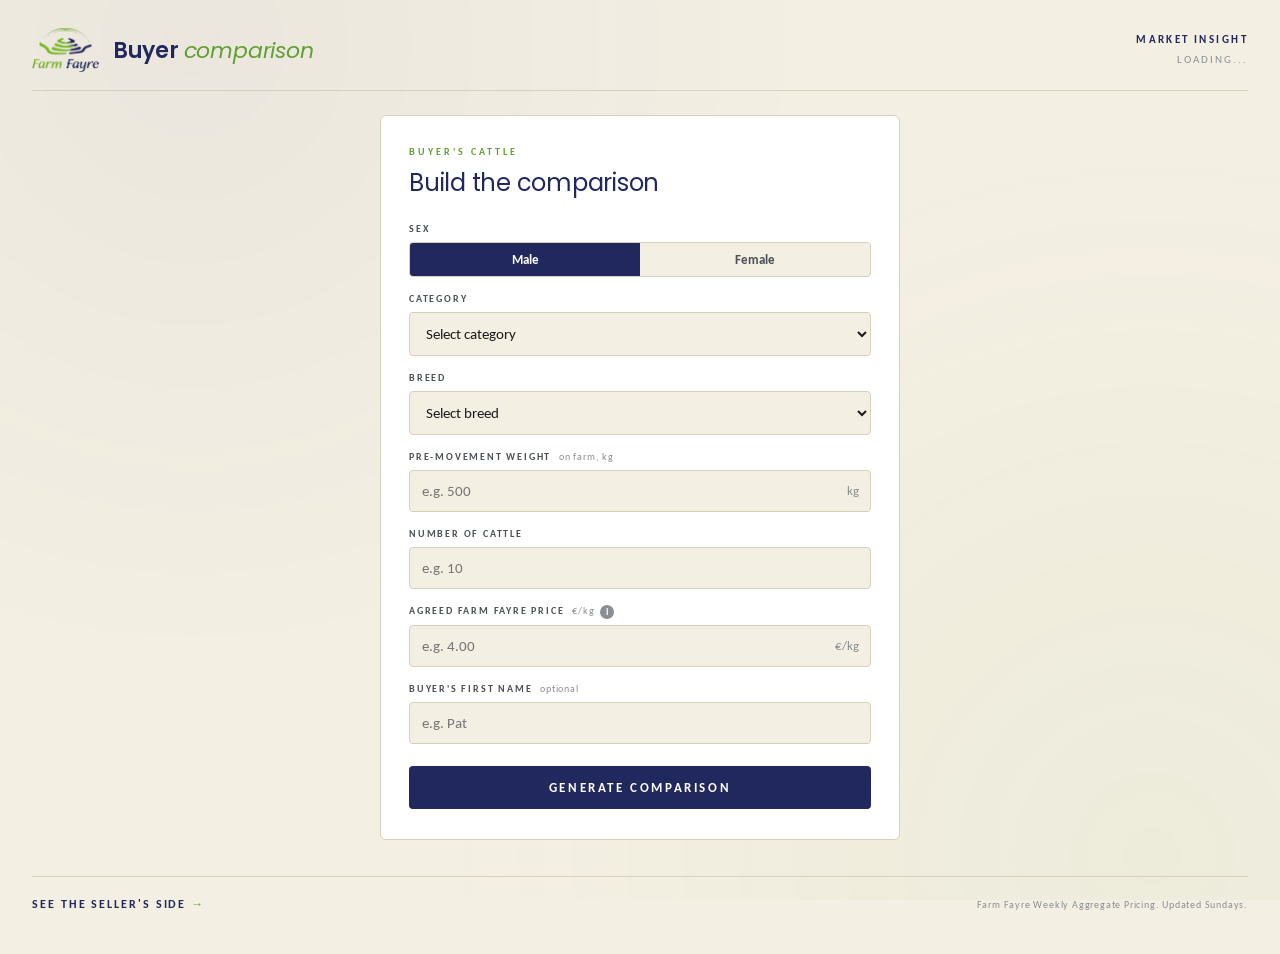
==== commit 8b918121: "Server-side calc: raw prices never leave server; browser receives only computed results" ====
--- a/buyer/index.html
+++ b/buyer/index.html
@@ -672,7 +672,7 @@
 // Farm Fayre Buyer Calculator - v4
 // =============================================================================
 
-let MARKET = null;
+let BREEDS = null;
 let lastResult = null;
 let selectedSex = 'male';
 let formStartedFired = false;
@@ -707,17 +707,6 @@
   return Math.round(n).toLocaleString('en-IE');
 }
 function fmtPriceKg(n) { return n.toFixed(2); }
-function getFlagHint(cat, breed, bandName) {
-  if (!MARKET || !MARKET.flags) return '';
-  var bands = bandName.indexOf('&') >= 0 ? bandName.split(' & ') : [bandName];
-  for (var i = 0; i < bands.length; i++) {
-    var key = selectedSex + '/' + cat + '/' + breed + '/' + bands[i].trim();
-    var f = MARKET.flags[key];
-    if (f === 'DERIVED') return ' (est.)';
-    if (f === 'FLAGGED') return ' \u26A0';
-  }
-  return '';
-}
 
 function fmtSaturdayWeekEnd(dateStr) {
   // Find the most recent Saturday on or before the JSON date, regardless of
@@ -733,10 +722,10 @@
 
 (async function init() {
   try {
-    const r = await (async () => { for (let i=0;i<2;i++){ try { const x = await fetch('/api/prices'); if (x.ok) return x; } catch(e){} await new Promise(s=>setTimeout(s,400)); } throw new Error('fetch failed'); })();
+    const r = await fetch('/api/breeds');
     if (!r.ok) throw new Error('fetch failed');
-    MARKET = await r.json();
-    document.getElementById('dataWeek').textContent = 'Week ending ' + fmtSaturdayWeekEnd(MARKET.week_ending);
+    BREEDS = await r.json();
+    document.getElementById('dataWeek').textContent = 'Week ending ' + fmtSaturdayWeekEnd(BREEDS.week_ending);
     populateCategories();
   } catch (e) {
     document.getElementById('dataWeek').textContent = 'Data unavailable';
@@ -767,10 +756,10 @@
 });
 
 function populateCategories() {
-  if (!MARKET) return;
+  if (!BREEDS) return;
   const catSel = document.getElementById('category');
   catSel.innerHTML = '<option value="">Select category</option>';
-  const subs = MARKET.categories[selectedSex]?.subcategories || {};
+  const subs = BREEDS.categories[selectedSex]?.subcategories || {};
   Object.entries(subs).forEach(([key, sub]) => {
     if (!isAllowedCategory(selectedSex, key, sub.label)) return;
     const o = document.createElement('option');
@@ -787,12 +776,12 @@
   const breedSel = document.getElementById('breed');
   breedSel.innerHTML = '<option value="">Select breed</option>';
   if (!cat) return;
-  const breeds = MARKET.categories[selectedSex].subcategories[cat]?.breeds || {};
+  const breeds = BREEDS.categories[selectedSex].subcategories[cat]?.breeds || [];
   const allowed = allowedBreedsForCategory(cat);
-  Object.keys(breeds).filter(b => allowed.includes(b)).sort().forEach(b => {
+  breeds.filter(b => allowed.includes(b)).sort().forEach(b => {
     const o = document.createElement('option');
     o.value = b;
-    o.textContent = b + (MARKET.breed_names && MARKET.breed_names[b] ? ' - ' + MARKET.breed_names[b] : '');
+    o.textContent = b + (BREEDS.breed_names && BREEDS.breed_names[b] ? ' - ' + BREEDS.breed_names[b] : '');
     breedSel.appendChild(o);
   });
   updateHint();
@@ -803,126 +792,28 @@
 document.getElementById('ffBid').addEventListener('input', trackFormStarted);
 document.getElementById('buyerName').addEventListener('input', trackFormStarted);
 
-function findBandPrice(breedBands, weight) {
-  const bands = Object.keys(breedBands);
-  if (!bands.length) return null;
-  let parsed = bands.map(b => {
-    const [lo, hi] = b.split('-').map(Number);
-    return { band: b, lo, hi, mid: (lo + hi) / 2 };
-  }).sort((a, b) => a.lo - b.lo);
-  const inside = parsed.find(p => weight >= p.lo && weight < p.hi);
-  if (!inside) {
-    const nearest = weight < parsed[0].lo ? parsed[0] : parsed[parsed.length - 1];
-    const prices = breedBands[nearest.band];
-    const current = prices && prices[prices.length - 1];
-    return { mean: current, bandName: nearest.band, blended: false };
-  }
-  const lowDist = weight - inside.lo;
-  const highDist = inside.hi - weight;
-  const minDist = Math.min(lowDist, highDist);
-  const bandWidth = inside.hi - inside.lo;
-  const closeToBoundary = (minDist / bandWidth) < 0.05;
-  const insidePrices = breedBands[inside.band];
-  const insideCurrent = insidePrices && insidePrices[insidePrices.length - 1];
-  if (!closeToBoundary) return { mean: insideCurrent, bandName: inside.band, blended: false };
-  let adjacent = null;
-  if (lowDist < highDist) adjacent = parsed.find(p => p.hi === inside.lo);
-  else adjacent = parsed.find(p => p.lo === inside.hi);
-  if (!adjacent) return { mean: insideCurrent, bandName: inside.band, blended: false };
-  const adjPrices = breedBands[adjacent.band];
-  const adjCurrent = adjPrices && adjPrices[adjPrices.length - 1];
-  if (adjCurrent == null) return { mean: insideCurrent, bandName: inside.band, blended: false };
-  if (insideCurrent == null) return { mean: adjCurrent, bandName: adjacent.band, blended: false };
-  return { mean: (insideCurrent + adjCurrent) / 2, bandName: inside.band + ' & ' + adjacent.band, blended: true };
-}
-
 function updateHint() {
   const cat = document.getElementById('category').value;
   const breed = document.getElementById('breed').value;
   const weight = parseFloat(document.getElementById('weight').value);
   const hint = document.getElementById('weightHint');
-  if (!cat || !breed || !weight || weight < 50 || !MARKET) { hint.classList.add('empty'); return; }
-  const breedBands = MARKET.categories[selectedSex].subcategories[cat].breeds[breed];
-  if (!breedBands) { hint.classList.add('empty'); return; }
-  const result = findBandPrice(breedBands, weight);
-  if (!result || result.mean == null) {
-    hint.classList.remove('empty');
-    hint.textContent = 'No mart data available for this breed x weight';
-    return;
-  }
+  if (!cat || !breed || !weight || weight < 50 || !BREEDS) { hint.classList.add('empty'); return; }
   hint.classList.remove('empty');
-  hint.textContent = 'National Breed Average: \u20AC' + fmtPriceKg(result.mean) + '/kg.' + getFlagHint(cat, breed, result.bandName);
+  hint.textContent = 'Loading...';
+  clearTimeout(window._hintTimer);
+  window._hintTimer = setTimeout(async () => {
+    try {
+      const resp = await fetch('/api/price', { method:'POST', headers:{'Content-Type':'application/json'}, body: JSON.stringify({sex:selectedSex, category:cat, breed, weight}) });
+      const pd = await resp.json();
+      if (pd.error) { hint.textContent = pd.error === 'no data for this weight' ? 'No mart data available for this breed x weight' : pd.error; return; }
+      hint.textContent = 'National Breed Average: \u20AC' + fmtPriceKg(pd.mean) + '/kg.' + (pd.flag || '');
+      window._lastTrend = pd.trend;
+      window._lastWeeks = pd.weekEnding;
+    } catch(e) { hint.textContent = 'Connection error'; }
+  }, 300);
 }
 
 // ---- 4-WEEK TREND CHART ----
-function fillTrend(raw) {
-  const p = raw.slice();
-  const knownCount = p.filter(x => x != null && !isNaN(x)).length;
-  if (knownCount < 2) return null;
-  if (p[3] == null || isNaN(p[3])) return null;
-  for (let pass = 0; pass < 5; pass++) {
-    if (p[2] == null && p[1] != null && p[3] != null) p[2] = (p[1] + p[3]) / 2;
-    if (p[1] == null && p[0] != null && p[2] != null) p[1] = (p[0] + p[2]) / 2;
-    if (p[0] == null && p[1] != null) p[0] = p[1];
-    if (p[1] == null && p[2] != null && p[3] != null) p[1] = p[2] - (p[3] - p[2]);
-    if (p[2] == null && p[0] != null && p[3] != null) {
-      p[2] = p[0] + (p[3] - p[0]) * 2/3;
-      if (p[1] == null) p[1] = p[0] + (p[3] - p[0]) * 1/3;
-    }
-    if (p.every(x => x != null)) break;
-  }
-  if (!p.every(x => x != null)) return null;
-  let firstKnownIdx = 3;
-  for (let i = 0; i < 4; i++) if (raw[i] != null && !isNaN(raw[i])) { firstKnownIdx = i; break; }
-  return { filled: p, firstKnownIdx };
-}
-
-function trendLabel(filled) {
-  const range = Math.max.apply(null, filled) - Math.min.apply(null, filled);
-  if (range < 0.05) return { label: 'Steady', cls: 'steady' };
-  const segs = [filled[1]-filled[0], filled[2]-filled[1], filled[3]-filled[2]];
-  const realSegs = segs.filter(s => Math.abs(s) > 0.005);
-  if (realSegs.length === 0) return { label: 'Steady', cls: 'steady' };
-  if (realSegs.every(s => s > 0)) return { label: 'Trending up', cls: 'up' };
-  if (realSegs.every(s => s < 0)) return { label: 'Trending down', cls: 'down' };
-  return { label: 'Volatile', cls: 'choppy' };
-}
-
-function getBandTrendPrices(breedBands, weight) {
-  const bands = Object.keys(breedBands || {});
-  if (!bands.length) return null;
-  const parsed = bands.map(b => {
-    const [lo, hi] = b.split('-').map(Number);
-    return { band: b, lo, hi };
-  }).sort((a, b) => a.lo - b.lo);
-  let inside = parsed.find(p => weight >= p.lo && weight < p.hi);
-  if (!inside) inside = weight < parsed[0].lo ? parsed[0] : parsed[parsed.length - 1];
-  const prices = breedBands[inside.band];
-  if (!Array.isArray(prices) || prices.length < 4) return null;
-  return { bandName: inside.band, prices: prices.slice(-4) };
-}
-
-function shiftToSaturday(dateStr) {
-  const d = new Date(dateStr);
-  const daysBack = (d.getDay() + 1) % 7;
-  d.setDate(d.getDate() - daysBack);
-  return d;
-}
-function getTrendDates(market) {
-  let raw;
-  if (Array.isArray(market.weeks) && market.weeks.length >= 4) {
-    raw = market.weeks.slice(-4);
-  } else {
-    const end = new Date(market.week_ending);
-    raw = [];
-    for (let i = 3; i >= 0; i--) {
-      const d = new Date(end); d.setDate(end.getDate() - i * 7);
-      raw.push(d.toISOString().slice(0,10));
-    }
-  }
-  return raw.map(shiftToSaturday);
-}
-
 function fmtShortDate(d) {
   const months = ['Jan','Feb','Mar','Apr','May','Jun','Jul','Aug','Sep','Oct','Nov','Dec'];
   return d.getDate() + ' ' + months[d.getMonth()];
@@ -984,96 +875,21 @@
   return svg;
 }
 
-function renderTrendSection(breedBands, weight, breedLabel, catLabel) {
+function renderTrendSection(trend, breedLabel, catLabel) {
   const trendEl = document.getElementById('igTrend');
   trendEl.classList.add('is-hidden');
-  if (!MARKET || !breedBands) return;
-  const bandData = getBandTrendPrices(breedBands, weight);
-  if (!bandData) return;
-  const fill = fillTrend(bandData.prices);
-  if (!fill) return;
-  const dates = getTrendDates(MARKET);
-  if (!dates || dates.length < 4) return;
-  const lbl = trendLabel(fill.filled);
-
+  if (!trend) return;
   const summaryEl = document.getElementById('igTrendSummary');
-  summaryEl.textContent = lbl.label;
-  summaryEl.className = 'ig-trend-summary ' + lbl.cls;
+  summaryEl.textContent = trend.label;
+  summaryEl.className = 'ig-trend-summary ' + trend.cls;
   document.getElementById('igTrendContext').textContent =
-    breedLabel + ' ' + catLabel + ' ' + bandData.bandName + 'kg \u00B7 National mart pricing \u00B7 \u20AC/kg';
-  document.getElementById('igTrendChart').innerHTML = buildTrendChartSVG(fill.filled, dates);
+    breedLabel + ' ' + catLabel + ' ' + trend.bandName + 'kg \u00B7 National mart pricing \u00B7 \u20AC/kg';
+  document.getElementById('igTrendChart').innerHTML = buildTrendChartSVG(trend.filled, trend.dates);
   trendEl.classList.remove('is-hidden');
 }
 
 // ---- TRADE MATH ----
-function analyzeTrade(W, mean, ffBid, N) {
-  const closeWeight = W * 0.975;
-  const ringWeight  = W * 0.9375;
-  const ffPerHead   = closeWeight * ffBid;
-
-  const martSellerAvg    = ringWeight * mean;
-  const martSellerTop    = ringWeight * mean * 1.05;
-  const martSellerBottom = ringWeight * mean * 0.95;
-
-  const phantomGood = W * 0.0075 * mean;
-  const phantomAvg  = W * 0.0175 * mean;
-  const agent = 20;
-  const foregone = 0.31 * 70 * mean * Math.min(1, W / 500);
-  const martBuyerGood = ringWeight * mean + phantomGood + agent + foregone;
-  const martBuyerAvg  = ringWeight * mean + phantomAvg  + agent + foregone;
-
-  const sellerAvgDelta    = ffPerHead - martSellerAvg;
-  const sellerBottomDelta = ffPerHead - martSellerBottom;
-  const buyerGoodDelta    = martBuyerGood - ffPerHead;
-  const buyerAvgDelta     = martBuyerAvg  - ffPerHead;
-
-  // Landed weights for buyer card breakdown
-  const landedGoodKg = Math.round(W * 0.93);
-  const landedAvgKg  = Math.round(W * 0.92);
-
-  return {
-    W, mean, ffBid, N,
-    closeWeight, ringWeight,
-    ffPerHead,
-    martSellerAvg, martSellerTop, martSellerBottom,
-    martBuyerGood, martBuyerAvg,
-    phantomGood, phantomAvg, agent, foregone,
-    landedGoodKg, landedAvgKg,
-    sellerAvgDelta, sellerBottomDelta, buyerGoodDelta, buyerAvgDelta,
-    sellerAvgLoss:    sellerAvgDelta    * N,
-    sellerBottomLoss: sellerBottomDelta * N,
-    buyerGoodCost:    buyerGoodDelta    * N,
-    buyerAvgCost:     buyerAvgDelta     * N,
-    ffTotal:          ffPerHead         * N,
-    martBuyerGoodTotal: martBuyerGood   * N,
-    martBuyerAvgTotal:  martBuyerAvg    * N,
-  };
-}
-
 // ---- TALLY SCENARIO PICKER ----
-function pickTallyScenarios(a) {
-  // Edge 1: FF below mart avg for seller (Redmond case)
-  if (a.sellerAvgLoss <= 0) {
-    return {
-      seller: { label: "Seller's downside avoided", value: a.sellerBottomLoss, caption: "If the trade tanks at the mart" },
-      buyer:  { label: "Buyer's cost", value: a.buyerGoodCost, caption: "Even on a good day at the mart" }
-    };
-  }
-  // Edge 2: combined too high (very heavy expensive cattle)
-  const combinedPerHead = (a.sellerAvgLoss + a.buyerAvgCost) / a.N;
-  if (combinedPerHead > 200) {
-    return {
-      seller: { label: "Seller's loss", value: a.sellerAvgLoss, caption: "Assuming average mart price" },
-      buyer:  { label: "Buyer's cost", value: a.buyerGoodCost, caption: "Even on a good day at the mart" }
-    };
-  }
-  // Default
-  return {
-    seller: { label: "Seller's loss", value: a.sellerAvgLoss, caption: "Assuming average mart price" },
-    buyer:  { label: "Buyer's cost", value: a.buyerAvgCost,  caption: "On a bad day at the mart" }
-  };
-}
-
 // Canvas-based text measurement - reliable, no layout timing issues
 function _getCanvasCtx() {
   if (!_getCanvasCtx.ctx) {
@@ -1167,22 +983,23 @@
   if (!headCount || headCount < 1) return alert('Enter the number of cattle.');
   if (!ffBid || ffBid < 0.5) return alert('Enter the agreed Farm Fayre price in \u20AC/kg.');
 
-  const breedBands = MARKET.categories[selectedSex].subcategories[cat].breeds[breed];
-  const lookup = findBandPrice(breedBands, weight);
-  window._ff_flag = lookup ? getFlagHint(cat, breed, lookup.bandName) : '';
-  if (!lookup || lookup.mean == null) return alert('No mart data available for this breed x weight.');
-
-  const a = analyzeTrade(weight, lookup.mean, ffBid, headCount);
-  const mean = lookup.mean;
-
-  const subLabel = MARKET.categories[selectedSex].subcategories[cat].label;
+  let result;
+  try {
+    const resp = await fetch('/api/compare', { method:'POST', headers:{'Content-Type':'application/json'},
+      body: JSON.stringify({sex:selectedSex, category:cat, breed, weight, ffBid, headCount, name:buyerName, side:'buyer'}) });
+    result = await resp.json();
+  } catch(e) { return alert('Connection error. Please try again.'); }
+  if (result.error) return alert(result.error);
+  const mean = result.mean;
+  const a = result.analysis;
+  const subLabel = result.subLabel;
   const singularSub = subLabel.replace(/s$/, '');
   const subDisplay = headCount === 1 ? singularSub : subLabel;
   const subDisplayUpper = subDisplay.toUpperCase();
 
   lastResult = { input: { selectedSex, cat, breed, weight, headCount, ffBid, buyerName, subLabel }, mean, ...a };
 
-  document.getElementById('igWeek').textContent = 'Week ending ' + fmtSaturdayWeekEnd(MARKET.week_ending);
+  document.getElementById('igWeek').textContent = 'Week ending ' + fmtSaturdayWeekEnd(result.weekEnding);
   document.getElementById('igEyebrow').textContent = headCount + ' HEAD \u00B7 ' + breed + ' ' + subDisplayUpper + ' \u00B7 ' + weight + 'KG ON FARM';
 
   const h1 = document.getElementById('igH1');
@@ -1241,19 +1058,14 @@
   });
 
   // 4-week trend chart
-  renderTrendSection(breedBands, weight, breed, subDisplay);
+  renderTrendSection(result.trend, breed, subDisplay);
 
   // Trade Tally - adaptive scenarios
-  renderTally(a);
+  renderTally(result.tally, a.N);
 
   // Determine scenario fired (mirrors pickTallyScenarios logic)
-  let scenarioUsed = 'default_avg_avg';
-  if (a.sellerAvgLoss <= 0) scenarioUsed = 'edge1_redmond_bottom_good';
-  else if (((a.sellerAvgLoss + a.buyerAvgCost) / a.N) > 200) scenarioUsed = 'edge2_extreme_avg_good';
-
-  const scenarios = pickTallyScenarios(a);
-  const tallyTotal = scenarios.seller.value + Math.max(0, scenarios.buyer.value);
-  const tallyPerHead = tallyTotal / a.N;
+  const tallyTotal = result.tallyTotal;
+  const tallyPerHead = result.tallyPerHead;
 
   let ffVsMarket = 'at';
   if (ffBid > mean * 1.005) ffVsMarket = 'above';
@@ -1269,7 +1081,7 @@
     ff_bid_eur_per_kg: ffBid,
     market_avg_eur_per_kg: Math.round(mean * 100) / 100,
     ff_vs_market: ffVsMarket,
-    scenario_used: scenarioUsed,
+    scenario_used: result.scenarioUsed,
     mart_tax_total_eur: Math.round(tallyTotal),
     mart_tax_per_head_eur: Math.round(tallyPerHead),
     has_name: !!buyerName
@@ -1287,7 +1099,7 @@
 
   document.getElementById(o.figureId).textContent = formatMoney(o.perHead);
   document.getElementById(o.mathId).innerHTML =
-    o.ringKg.toFixed(0) + 'kg ring x \u20AC' + fmtPriceKg(o.mean) + '/kg' + (window._ff_flag || '') + ' headline';
+    o.ringKg.toFixed(0) + 'kg ring x \u20AC' + fmtPriceKg(o.mean) + '/kg headline';
   document.getElementById(o.breakdownId).innerHTML =
     'Lands at <strong>' + o.landedKg + 'kg</strong> = <strong>\u20AC' + formatMoney(o.phantom) +
     '</strong> not in your yard \u00B7 *<strong>\u20AC' + o.agent + '</strong> buying cost \u00B7 **<strong>\u20AC' +
@@ -1308,8 +1120,7 @@
   }
 }
 
-function renderTally(a) {
-  const scenarios = pickTallyScenarios(a);
+function renderTally(scenarios, N) {
   const body = document.getElementById('tallyBody');
   let html = '';
 
@@ -1325,7 +1136,7 @@
     html += rowHTML(scenarios.buyer.label, 0, 'Farm Fayre and mart are comparable for the buyer at this price level');
   }
 
-  const perHead = total / a.N;
+  const perHead = total / N;
   html += '<div class="tally-row total">' +
     '<div class="lbl">' +
       '<div class="lbl-main">Total mart tax</div>' +
@@ -1433,4 +1244,4 @@
 </script>
 
 </body>
-</html>
+</html>
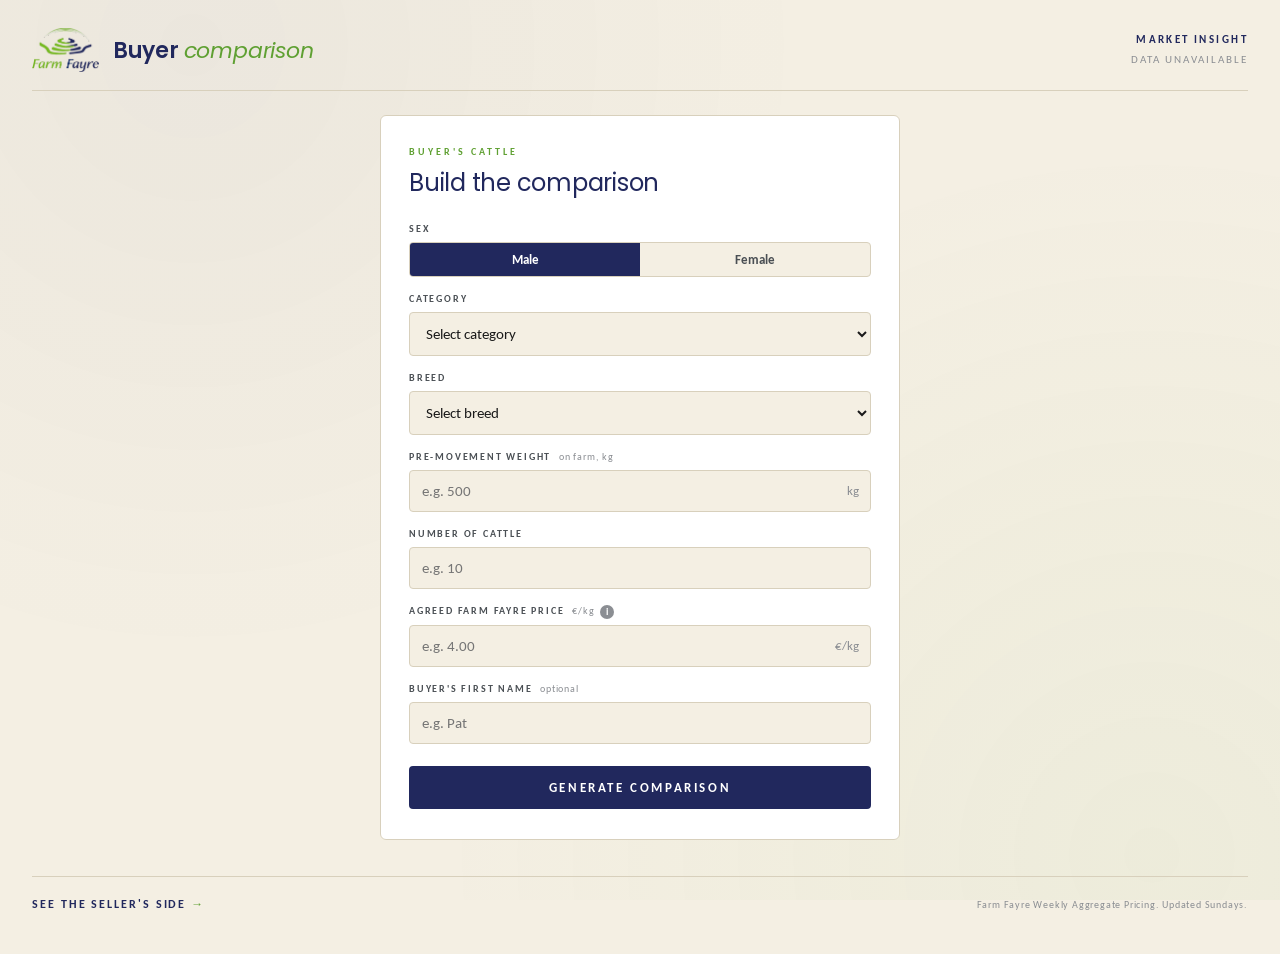
==== commit 4b3a7c7b: "Fix: async click handler for server-side fetch" ====
--- a/buyer/index.html
+++ b/buyer/index.html
@@ -969,7 +969,7 @@
 });
 
 // ---- Generate ----
-document.getElementById('generateBtn').addEventListener('click', () => {
+document.getElementById('generateBtn').addEventListener('click', async () => {
   const cat = document.getElementById('category').value;
   const breed = document.getElementById('breed').value;
   const weight = parseFloat(document.getElementById('weight').value);
@@ -992,6 +992,7 @@
   if (result.error) return alert(result.error);
   const mean = result.mean;
   const a = result.analysis;
+  window._ff_flag = result.flag || "";
   const subLabel = result.subLabel;
   const singularSub = subLabel.replace(/s$/, '');
   const subDisplay = headCount === 1 ? singularSub : subLabel;
@@ -1099,7 +1100,7 @@
 
   document.getElementById(o.figureId).textContent = formatMoney(o.perHead);
   document.getElementById(o.mathId).innerHTML =
-    o.ringKg.toFixed(0) + 'kg ring x \u20AC' + fmtPriceKg(o.mean) + '/kg headline';
+    o.ringKg.toFixed(0) + 'kg ring x \u20AC' + fmtPriceKg(o.mean) + '/kg' + (window._ff_flag || '') + ' headline';
   document.getElementById(o.breakdownId).innerHTML =
     'Lands at <strong>' + o.landedKg + 'kg</strong> = <strong>\u20AC' + formatMoney(o.phantom) +
     '</strong> not in your yard \u00B7 *<strong>\u20AC' + o.agent + '</strong> buying cost \u00B7 **<strong>\u20AC' +
